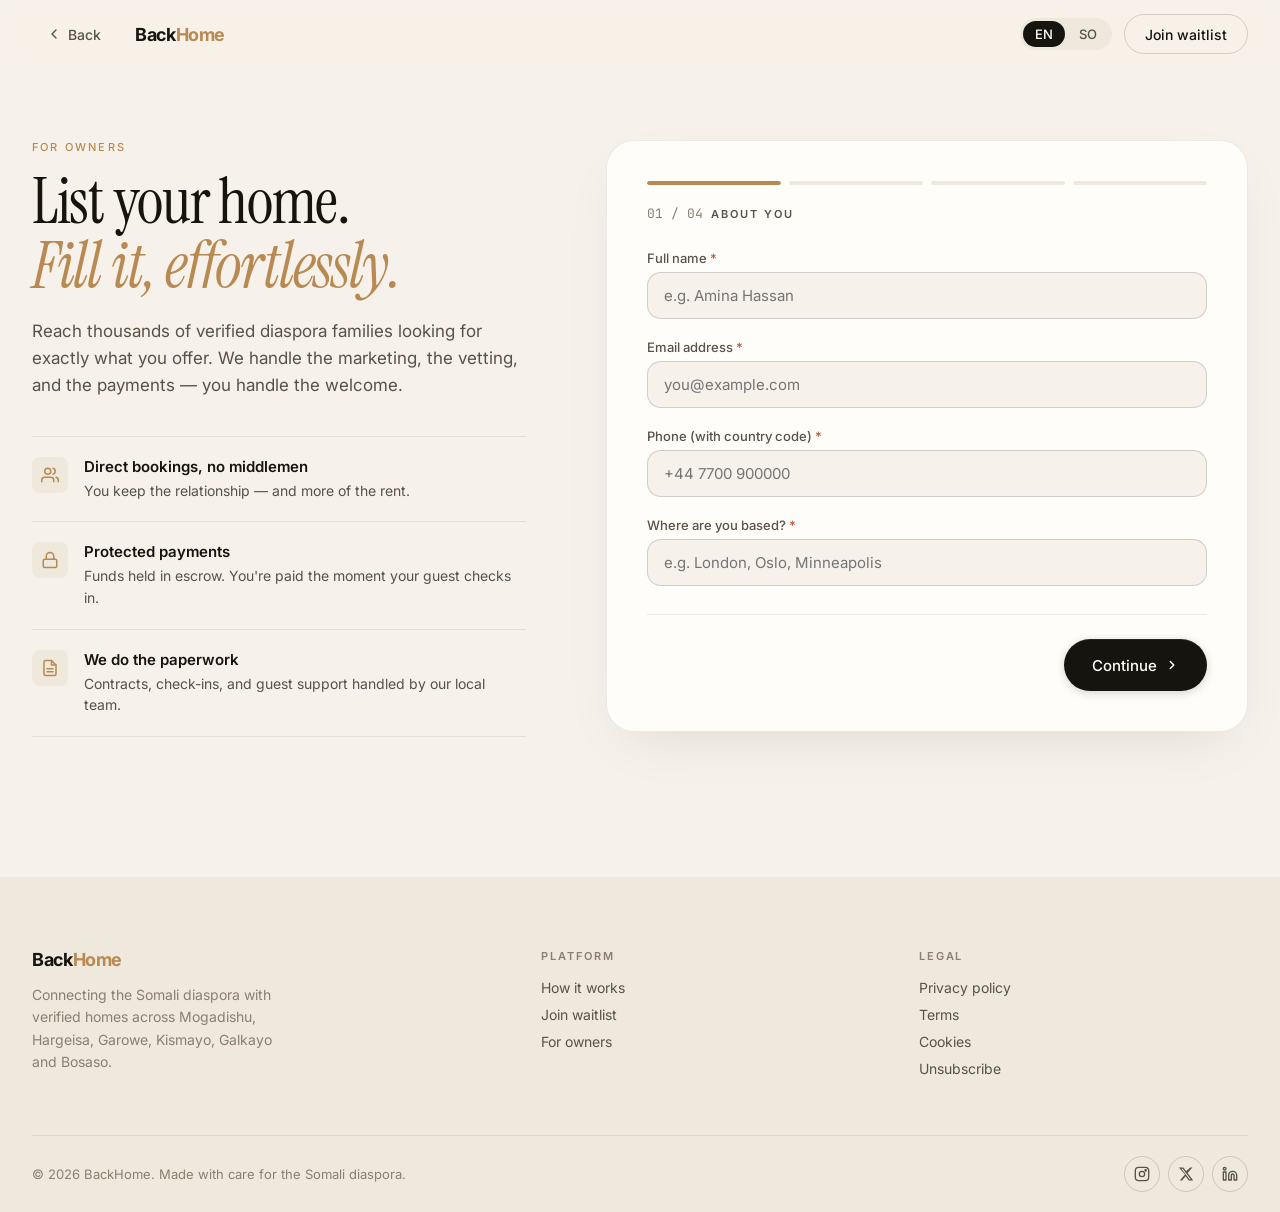
==== list-your-property.html @ 8fac7abe "feat: full premium redesign — editorial design system, hero, problem, how-it-works, FAQ, CTA, 4-step" ====
<!DOCTYPE html>
<html lang="en">
<head>
<meta charset="UTF-8">
<meta name="viewport" content="width=device-width, initial-scale=1.0">
<title>List Your Property — BackHome</title>
<meta name="description" content="List your Somali property with BackHome. Reach thousands of verified diaspora families. We handle the marketing, vetting, and payments.">
<link rel="preconnect" href="https://fonts.googleapis.com">
<link rel="preconnect" href="https://fonts.gstatic.com" crossorigin>
<link href="https://fonts.googleapis.com/css2?family=Instrument+Serif:ital@0;1&family=Inter:wght@400;500;600;700&family=JetBrains+Mono:wght@400;500&display=swap" rel="stylesheet">
<style>
/* ===================== DESIGN TOKENS ===================== */
:root {
  --ink:        #16140f;
  --ink-2:      #2d2823;
  --ink-3:      #5a5147;
  --ink-4:      #8a7f71;
  --paper:      #f6f1ea;
  --paper-2:    #efe8dc;
  --paper-3:    #e8dfd0;
  --white:      #fffdf9;
  --clay:       #b88a52;
  --clay-2:     #c8a87c;
  --clay-light: #e9d9bf;
  --terracotta: #b85c3c;
  --sage:       #3d4a3a;
  --line:       rgba(22,20,15,0.08);
  --line-strong:rgba(22,20,15,0.16);
  --serif: 'Instrument Serif', Georgia, serif;
  --sans:  'Inter', system-ui, sans-serif;
  --mono:  'JetBrains Mono', monospace;
  --r-sm: 8px; --r: 14px; --r-lg: 20px; --r-xl: 28px;
  --ease: cubic-bezier(0.22,1,0.36,1);
  --max-w: 1280px;
  --pad: 32px;
}
@media(max-width:560px){:root{--pad:20px;}}

/* ===================== RESET ===================== */
*,*::before,*::after{box-sizing:border-box;margin:0;padding:0;}
html{scroll-behavior:smooth;}
body{font-family:var(--sans);background:var(--paper);color:var(--ink);-webkit-font-smoothing:antialiased;}
a{color:inherit;text-decoration:none;}
img,svg{display:block;}
button{cursor:pointer;font-family:var(--sans);border:none;background:none;}
input,select,textarea{font-family:var(--sans);}

/* ===================== UTILITIES ===================== */
.container{max-width:var(--max-w);margin-inline:auto;padding-inline:var(--pad);}
.eyebrow{font-size:11px;font-weight:500;letter-spacing:.2em;text-transform:uppercase;color:var(--clay);}

/* ===================== BUTTONS ===================== */
.btn{display:inline-flex;align-items:center;gap:8px;min-height:52px;padding:14px 28px;border-radius:100px;font-size:15px;font-weight:500;transition:all .3s var(--ease);white-space:nowrap;}
.btn-lg{min-height:56px;padding:16px 32px;}
.btn-primary{background:var(--ink);color:var(--white);box-shadow:inset 0 1px 0 rgba(255,255,255,.08),0 2px 8px rgba(22,20,15,.18);}
.btn-primary:hover{transform:translateY(-1px);box-shadow:inset 0 1px 0 rgba(255,255,255,.1),0 6px 20px rgba(22,20,15,.22);}
.btn-primary .arrow{transition:transform .3s var(--ease);}
.btn-primary:hover .arrow{transform:translateX(3px);}
.btn-ghost{background:transparent;color:var(--ink);border:1px solid var(--line-strong);}
.btn-ghost:hover{background:var(--white);border-color:var(--ink);}

/* ===================== NAV ===================== */
.nav{position:fixed;top:0;left:0;right:0;z-index:100;height:68px;backdrop-filter:blur(16px) saturate(180%);background:rgba(246,241,234,.78);transition:border-bottom .3s;}
.nav.scrolled{border-bottom:1px solid var(--line);}
.nav-inner{max-width:var(--max-w);margin-inline:auto;padding-inline:var(--pad);height:100%;display:flex;align-items:center;justify-content:space-between;gap:24px;}
.nav-logo{font-size:18px;font-weight:700;letter-spacing:-.02em;color:var(--ink);}
.nav-logo span{color:var(--clay);}
.back-link{display:inline-flex;align-items:center;gap:6px;font-size:14px;font-weight:500;color:var(--ink-3);padding:8px 14px;border-radius:100px;transition:all .2s;}
.back-link:hover{background:var(--paper-2);color:var(--ink);}
.nav-left{display:flex;align-items:center;gap:20px;}
.nav-right{display:flex;align-items:center;gap:12px;}
.lang-pill{display:flex;align-items:center;background:var(--paper-2);border-radius:100px;padding:3px;gap:2px;}
.lang-btn{padding:5px 12px;border-radius:100px;font-size:13px;font-weight:500;color:var(--ink-3);transition:all .2s;}
.lang-btn.active{background:var(--ink);color:var(--white);}
@media(max-width:560px){.lang-btn{padding:4px 9px;font-size:12px;}.nav-right{gap:8px;}}

/* ===================== TOAST ===================== */
.toast{position:fixed;bottom:32px;left:50%;transform:translateX(-50%) translateY(20px);z-index:300;background:var(--ink);color:var(--white);border-radius:100px;padding:12px 20px;display:flex;align-items:center;gap:8px;font-size:14px;font-weight:500;opacity:0;transition:opacity .3s,transform .3s var(--ease);pointer-events:none;white-space:nowrap;}
.toast.show{opacity:1;transform:translateX(-50%) translateY(0);}
.toast-check{width:18px;height:18px;border-radius:50%;background:var(--sage);display:flex;align-items:center;justify-content:center;flex-shrink:0;}

/* ===================== PAGE LAYOUT ===================== */
.page-wrap{padding-top:140px;padding-bottom:140px;}
.listing-grid{display:grid;grid-template-columns:1fr 1.3fr;gap:80px;align-items:start;}
.left-col{position:sticky;top:120px;}
.left-col h1{font-family:var(--serif);font-weight:400;font-size:clamp(44px,5vw,64px);line-height:1;letter-spacing:-.02em;color:var(--ink);margin-bottom:20px;}
.left-col h1 em{font-style:italic;color:var(--clay);}
.left-body{font-size:17px;line-height:1.6;color:var(--ink-3);margin-bottom:36px;}
.benefits{display:flex;flex-direction:column;}
.benefit-row{display:flex;align-items:flex-start;gap:16px;padding:20px 0;border-top:1px solid var(--line);}
.benefit-row:last-child{border-bottom:1px solid var(--line);}
.benefit-icon{width:36px;height:36px;border-radius:var(--r-sm);background:var(--paper-2);display:flex;align-items:center;justify-content:center;flex-shrink:0;color:var(--clay);}
.benefit-text h4{font-size:15px;font-weight:600;color:var(--ink);margin-bottom:4px;}
.benefit-text p{font-size:14px;line-height:1.55;color:var(--ink-3);}

@media(max-width:1024px){.listing-grid{gap:56px;}.page-wrap{padding-top:100px;padding-bottom:100px;}}
@media(max-width:860px){.listing-grid{grid-template-columns:1fr;}.left-col{position:static;}.page-wrap{padding-top:80px;padding-bottom:80px;}}
@media(max-width:560px){.page-wrap{padding-top:60px;padding-bottom:60px;}}

/* ===================== FORM CARD ===================== */
.form-card{background:var(--white);border-radius:var(--r-xl);border:1px solid var(--line);box-shadow:0 20px 60px -20px rgba(22,20,15,.1);padding:40px;overflow:hidden;}
@media(max-width:560px){.form-card{padding:28px 22px;border-radius:var(--r-lg);}}

/* Step indicator */
.step-indicator{display:flex;gap:8px;margin-bottom:20px;}
.step-seg{flex:1;height:4px;border-radius:100px;background:var(--paper-2);overflow:hidden;}
.step-seg-fill{height:100%;width:0;background:var(--clay);border-radius:100px;transition:width .5s var(--ease);}
.step-seg.done .step-seg-fill{width:100%;}
.step-seg.active .step-seg-fill{animation:segFill .5s var(--ease) forwards;}
@keyframes segFill{from{width:0;}to{width:100%;}}
.step-meta{display:flex;align-items:center;gap:8px;margin-bottom:28px;}
.step-num{font-family:var(--mono);font-size:13px;color:var(--ink-4);}
.step-label{font-size:11px;font-weight:600;letter-spacing:.18em;text-transform:uppercase;color:var(--ink-3);}

/* Form fields */
.form-step{animation:stepIn .4s var(--ease) both;}
@keyframes stepIn{from{opacity:0;transform:translateX(20px);}to{opacity:1;transform:none;}}
.form-step.slide-out{animation:stepOut .35s var(--ease) both;}
@keyframes stepOut{from{opacity:1;transform:none;}to{opacity:0;transform:translateX(-20px);}}
.field{margin-bottom:20px;}
.field label{display:block;font-size:13px;font-weight:500;color:var(--ink-3);margin-bottom:6px;}
.field-row{display:grid;grid-template-columns:1fr 1fr;gap:16px;}
@media(max-width:560px){.field-row{grid-template-columns:1fr;}}
.form-input{width:100%;padding:13px 16px;border:1px solid var(--line-strong);border-radius:var(--r);font-size:15px;color:var(--ink);background:var(--paper);transition:border-color .2s,background .2s,box-shadow .2s;outline:none;}
.form-input:focus{border-color:var(--clay);background:var(--white);box-shadow:0 0 0 3px rgba(184,138,82,.1);}
.form-input.error{border-color:var(--terracotta);background:rgba(184,92,60,.04);}
.error-msg{font-size:12px;color:var(--terracotta);margin-top:4px;display:none;}
.field.has-error .error-msg{display:block;}
textarea.form-input{min-height:110px;resize:vertical;}
select.form-input{cursor:pointer;}

/* Chips */
.chip-grid{display:grid;gap:8px;}
.chip-grid-2x2{grid-template-columns:repeat(2,1fr);}
.chip-grid-3{grid-template-columns:repeat(3,1fr);}
@media(max-width:560px){.chip-grid-3{grid-template-columns:repeat(2,1fr);}}
.chip{padding:11px 14px;border:1px solid var(--line-strong);border-radius:var(--r);font-size:14px;font-weight:500;color:var(--ink-3);cursor:pointer;transition:all .2s;display:flex;align-items:center;gap:8px;background:var(--paper);}
.chip:hover{border-color:var(--clay);color:var(--ink);}
.chip.selected{background:var(--ink);color:var(--white);border-color:var(--ink);}
.chip svg{flex-shrink:0;}

/* Step nav footer */
.step-footer{display:flex;align-items:center;justify-content:space-between;gap:16px;margin-top:28px;padding-top:24px;border-top:1px solid var(--line);}

/* Info panel */
.info-panel{background:var(--paper-2);border:1px solid var(--line);border-radius:var(--r);padding:16px;display:flex;gap:12px;margin-top:20px;}
.info-check{width:20px;height:20px;border-radius:50%;background:var(--sage);display:flex;align-items:center;justify-content:center;flex-shrink:0;margin-top:1px;}
.info-text{font-size:13px;line-height:1.55;color:var(--ink-3);}

/* Success state */
.success-state{text-align:center;padding:20px 0;display:none;}
.success-check{width:72px;height:72px;border-radius:50%;background:var(--sage);display:flex;align-items:center;justify-content:center;margin:0 auto 28px;animation:popIn .5s var(--ease);}
@keyframes popIn{0%{transform:scale(0);}80%{transform:scale(1.08);}100%{transform:scale(1);}}
.success-h2{font-family:var(--serif);font-weight:400;font-size:clamp(28px,3vw,36px);color:var(--ink);letter-spacing:-.02em;line-height:1.1;margin-bottom:14px;}
.success-h2 em{font-style:italic;color:var(--clay);}
.success-body{font-size:16px;line-height:1.6;color:var(--ink-3);max-width:400px;margin:0 auto 24px;}
.success-ref{display:inline-block;font-family:var(--mono);font-size:13px;background:var(--paper-2);border-radius:100px;padding:8px 20px;color:var(--ink-3);margin-bottom:28px;}
.success-btns{display:flex;justify-content:center;gap:12px;flex-wrap:wrap;}

/* ===================== FOOTER ===================== */
.footer{background:var(--paper-2);padding:72px 0 0;}
.footer-grid{display:grid;grid-template-columns:1.4fr 1fr 1fr;gap:48px;padding-bottom:48px;border-bottom:1px solid var(--line);}
.footer-logo{font-size:18px;font-weight:700;letter-spacing:-.02em;margin-bottom:14px;}
.footer-logo span{color:var(--clay);}
.footer-desc{font-size:14px;line-height:1.6;color:var(--ink-4);max-width:260px;}
.footer-col h4{font-size:11px;font-weight:600;letter-spacing:.18em;text-transform:uppercase;color:var(--ink-4);margin-bottom:16px;}
.footer-col a{display:block;font-size:14px;color:var(--ink-3);margin-bottom:10px;transition:color .2s;}
.footer-col a:hover{color:var(--ink);}
.footer-bottom{display:flex;align-items:center;justify-content:space-between;padding:20px 0;gap:16px;flex-wrap:wrap;}
.footer-copy{font-size:13px;color:var(--ink-4);}
.social-row{display:flex;gap:8px;}
.social-btn{width:36px;height:36px;border-radius:50%;border:1px solid var(--line-strong);display:flex;align-items:center;justify-content:center;color:var(--ink-3);transition:all .2s;}
.social-btn:hover{background:var(--ink);color:var(--white);border-color:var(--ink);}
@media(max-width:1024px){.footer-grid{grid-template-columns:1fr 1fr;gap:40px;}}
@media(max-width:560px){.footer-grid{grid-template-columns:1fr;}.footer-bottom{flex-direction:column;text-align:center;}}
</style>
</head>
<body>

<!-- NAV -->
<nav class="nav" id="nav">
  <div class="nav-inner">
    <div class="nav-left">
      <a href="index.html" class="back-link">
        <svg width="16" height="16" viewBox="0 0 24 24" fill="none" stroke="currentColor" stroke-width="2" stroke-linecap="round" stroke-linejoin="round"><polyline points="15 18 9 12 15 6"/></svg>
        Back
      </a>
      <a href="index.html" class="nav-logo">Back<span>Home</span></a>
    </div>
    <div class="nav-right">
      <div class="lang-pill">
        <button class="lang-btn active" id="lang-en" onclick="setLang('en')">EN</button>
        <button class="lang-btn" id="lang-so" onclick="setLang('so')">SO</button>
      </div>
      <a href="index.html#cta" class="btn btn-ghost" style="min-height:40px;padding:10px 20px;font-size:14px;">Join waitlist</a>
    </div>
  </div>
</nav>

<!-- TOAST -->
<div class="toast" id="toast">
  <div class="toast-check">
    <svg width="10" height="10" viewBox="0 0 24 24" fill="none" stroke="white" stroke-width="3" stroke-linecap="round" stroke-linejoin="round"><polyline points="20 6 9 17 4 12"/></svg>
  </div>
  <span id="toast-text">Saved.</span>
</div>

<!-- PAGE -->
<main class="page-wrap">
  <div class="container">
    <div class="listing-grid">

      <!-- LEFT COL -->
      <div class="left-col">
        <div class="eyebrow" style="margin-bottom:16px;">For owners</div>
        <h1>List your home.<br><em>Fill it, effortlessly.</em></h1>
        <p class="left-body">Reach thousands of verified diaspora families looking for exactly what you offer. We handle the marketing, the vetting, and the payments — you handle the welcome.</p>
        <div class="benefits">
          <div class="benefit-row">
            <div class="benefit-icon">
              <svg width="18" height="18" viewBox="0 0 24 24" fill="none" stroke="currentColor" stroke-width="2" stroke-linecap="round" stroke-linejoin="round"><path d="M17 21v-2a4 4 0 0 0-4-4H5a4 4 0 0 0-4 4v2"/><circle cx="9" cy="7" r="4"/><path d="M23 21v-2a4 4 0 0 0-3-3.87"/><path d="M16 3.13a4 4 0 0 1 0 7.75"/></svg>
            </div>
            <div class="benefit-text">
              <h4>Direct bookings, no middlemen</h4>
              <p>You keep the relationship — and more of the rent.</p>
            </div>
          </div>
          <div class="benefit-row">
            <div class="benefit-icon">
              <svg width="18" height="18" viewBox="0 0 24 24" fill="none" stroke="currentColor" stroke-width="2" stroke-linecap="round" stroke-linejoin="round"><rect x="3" y="11" width="18" height="11" rx="2"/><path d="M7 11V7a5 5 0 0 1 10 0v4"/></svg>
            </div>
            <div class="benefit-text">
              <h4>Protected payments</h4>
              <p>Funds held in escrow. You're paid the moment your guest checks in.</p>
            </div>
          </div>
          <div class="benefit-row">
            <div class="benefit-icon">
              <svg width="18" height="18" viewBox="0 0 24 24" fill="none" stroke="currentColor" stroke-width="2" stroke-linecap="round" stroke-linejoin="round"><path d="M14 2H6a2 2 0 0 0-2 2v16a2 2 0 0 0 2 2h12a2 2 0 0 0 2-2V8z"/><polyline points="14 2 14 8 20 8"/><line x1="16" y1="13" x2="8" y2="13"/><line x1="16" y1="17" x2="8" y2="17"/></svg>
            </div>
            <div class="benefit-text">
              <h4>We do the paperwork</h4>
              <p>Contracts, check-ins, and guest support handled by our local team.</p>
            </div>
          </div>
        </div>
      </div>

      <!-- RIGHT COL — Form Card -->
      <div class="form-card" id="form-card">

        <!-- Step indicator -->
        <div class="step-indicator" id="step-indicator">
          <div class="step-seg" id="seg-1"><div class="step-seg-fill"></div></div>
          <div class="step-seg" id="seg-2"><div class="step-seg-fill"></div></div>
          <div class="step-seg" id="seg-3"><div class="step-seg-fill"></div></div>
          <div class="step-seg" id="seg-4"><div class="step-seg-fill"></div></div>
        </div>

        <div class="step-meta">
          <span class="step-num" id="step-num-display">01</span>
          <span style="color:var(--ink-4);font-family:var(--mono);font-size:13px;">/ 04</span>
          <span class="step-label" id="step-label-display">About you</span>
        </div>

        <!-- STEP 1 -->
        <div class="form-step" id="step-1">
          <div class="field" id="f-name">
            <label for="inp-name">Full name <span style="color:var(--terracotta)">*</span></label>
            <input type="text" id="inp-name" class="form-input" placeholder="e.g. Amina Hassan" autocomplete="name">
            <div class="error-msg">Please enter your full name.</div>
          </div>
          <div class="field" id="f-email">
            <label for="inp-email">Email address <span style="color:var(--terracotta)">*</span></label>
            <input type="email" id="inp-email" class="form-input" placeholder="you@example.com" autocomplete="email">
            <div class="error-msg">Please enter a valid email address.</div>
          </div>
          <div class="field" id="f-phone">
            <label for="inp-phone">Phone (with country code) <span style="color:var(--terracotta)">*</span></label>
            <input type="tel" id="inp-phone" class="form-input" placeholder="+44 7700 900000" autocomplete="tel">
            <div class="error-msg">Please enter your phone number.</div>
          </div>
          <div class="field" id="f-based">
            <label for="inp-based">Where are you based? <span style="color:var(--terracotta)">*</span></label>
            <input type="text" id="inp-based" class="form-input" placeholder="e.g. London, Oslo, Minneapolis">
            <div class="error-msg">Please tell us where you're based.</div>
          </div>
        </div>

        <!-- STEP 2 -->
        <div class="form-step" id="step-2" style="display:none;">
          <div class="field" id="f-type">
            <label>Property type <span style="color:var(--terracotta)">*</span></label>
            <div class="chip-grid chip-grid-2x2">
              <div class="chip" onclick="selectType(this,'villa')" id="chip-villa">
                <svg width="16" height="16" viewBox="0 0 24 24" fill="none" stroke="currentColor" stroke-width="2" stroke-linecap="round" stroke-linejoin="round"><path d="M3 9l9-7 9 7v11a2 2 0 0 1-2 2H5a2 2 0 0 1-2-2z"/><polyline points="9 22 9 12 15 12 15 22"/></svg>
                Villa
              </div>
              <div class="chip" onclick="selectType(this,'apartment')" id="chip-apartment">
                <svg width="16" height="16" viewBox="0 0 24 24" fill="none" stroke="currentColor" stroke-width="2" stroke-linecap="round" stroke-linejoin="round"><rect x="2" y="3" width="20" height="18" rx="2"/><line x1="8" y1="7" x2="8" y2="21"/><line x1="16" y1="7" x2="16" y2="21"/><line x1="2" y1="12" x2="22" y2="12"/></svg>
                Apartment
              </div>
              <div class="chip" onclick="selectType(this,'house')" id="chip-house">
                <svg width="16" height="16" viewBox="0 0 24 24" fill="none" stroke="currentColor" stroke-width="2" stroke-linecap="round" stroke-linejoin="round"><path d="M4 10V21h6v-5h4v5h6V10"/><polyline points="2 10 12 2 22 10"/></svg>
                House
              </div>
              <div class="chip" onclick="selectType(this,'compound')" id="chip-compound">
                <svg width="16" height="16" viewBox="0 0 24 24" fill="none" stroke="currentColor" stroke-width="2" stroke-linecap="round" stroke-linejoin="round"><rect x="3" y="3" width="18" height="18" rx="2"/><rect x="7" y="7" width="4" height="4"/><rect x="13" y="7" width="4" height="4"/><rect x="7" y="13" width="4" height="4"/><rect x="13" y="13" width="4" height="4"/></svg>
                Compound
              </div>
            </div>
            <input type="hidden" id="property-type" name="type">
            <div class="error-msg">Please select a property type.</div>
          </div>
          <div class="field" id="f-city">
            <label for="inp-city">City <span style="color:var(--terracotta)">*</span></label>
            <select id="inp-city" class="form-input">
              <option value="" disabled selected>Select a city</option>
              <option value="Mogadishu">Mogadishu</option>
              <option value="Hargeisa">Hargeisa</option>
              <option value="Garowe">Garowe</option>
              <option value="Kismayo">Kismayo</option>
              <option value="Galkayo">Galkayo</option>
              <option value="Bosaso">Bosaso</option>
              <option value="Other">Other</option>
            </select>
            <div class="error-msg">Please select a city.</div>
          </div>
          <div class="field">
            <label for="inp-neighborhood">Neighborhood <span style="color:var(--ink-4);font-weight:400;">(optional)</span></label>
            <input type="text" id="inp-neighborhood" class="form-input" placeholder="e.g. Hodan, Wadajir, Shaqaalaha">
          </div>
        </div>

        <!-- STEP 3 -->
        <div class="form-step" id="step-3" style="display:none;">
          <div class="field-row" style="margin-bottom:20px;">
            <div class="field" id="f-beds" style="margin-bottom:0;">
              <label for="inp-beds">Bedrooms <span style="color:var(--terracotta)">*</span></label>
              <select id="inp-beds" class="form-input">
                <option value="" disabled selected>Select</option>
                <option value="studio">Studio</option>
                <option value="1">1</option>
                <option value="2">2</option>
                <option value="3">3</option>
                <option value="4">4</option>
                <option value="5+">5+</option>
              </select>
              <div class="error-msg">Required.</div>
            </div>
            <div class="field" id="f-baths" style="margin-bottom:0;">
              <label for="inp-baths">Bathrooms <span style="color:var(--terracotta)">*</span></label>
              <select id="inp-baths" class="form-input">
                <option value="" disabled selected>Select</option>
                <option value="1">1</option>
                <option value="2">2</option>
                <option value="3">3</option>
                <option value="4+">4+</option>
              </select>
              <div class="error-msg">Required.</div>
            </div>
          </div>
          <div class="field">
            <label>Amenities <span style="color:var(--ink-4);font-weight:400;">(select all that apply)</span></label>
            <div class="chip-grid chip-grid-3">
              <div class="chip amenity-chip" onclick="toggleAmenity(this)" data-val="Wi-Fi">Wi-Fi</div>
              <div class="chip amenity-chip" onclick="toggleAmenity(this)" data-val="Generator">Generator</div>
              <div class="chip amenity-chip" onclick="toggleAmenity(this)" data-val="Air conditioning">Air conditioning</div>
              <div class="chip amenity-chip" onclick="toggleAmenity(this)" data-val="Parking">Parking</div>
              <div class="chip amenity-chip" onclick="toggleAmenity(this)" data-val="24/7 security">24/7 security</div>
              <div class="chip amenity-chip" onclick="toggleAmenity(this)" data-val="Water tank">Water tank</div>
              <div class="chip amenity-chip" onclick="toggleAmenity(this)" data-val="Garden">Garden</div>
              <div class="chip amenity-chip" onclick="toggleAmenity(this)" data-val="Rooftop">Rooftop</div>
              <div class="chip amenity-chip" onclick="toggleAmenity(this)" data-val="Furnished">Furnished</div>
            </div>
          </div>
          <div class="field-row">
            <div class="field" style="margin-bottom:0;">
              <label for="inp-rent">Monthly rent (USD) <span style="color:var(--ink-4);font-weight:400;">(optional)</span></label>
              <input type="number" id="inp-rent" class="form-input" placeholder="e.g. 800" min="0">
            </div>
            <div class="field" style="margin-bottom:0;">
              <label for="inp-minstay">Minimum stay</label>
              <select id="inp-minstay" class="form-input">
                <option value="any">Any</option>
                <option value="1w">1 week+</option>
                <option value="1m">1 month+</option>
                <option value="3m">3 months+</option>
                <option value="6m">6 months+</option>
              </select>
            </div>
          </div>
        </div>

        <!-- STEP 4 -->
        <div class="form-step" id="step-4" style="display:none;">
          <div class="field">
            <label for="inp-desc">Property description <span style="color:var(--ink-4);font-weight:400;">(optional)</span></label>
            <textarea id="inp-desc" class="form-input" placeholder="Tell us about your property — what makes it special, what's nearby, anything guests should know..."></textarea>
          </div>
          <div class="field">
            <label for="inp-visit">When can we visit for verification? <span style="color:var(--terracotta)">*</span></label>
            <select id="inp-visit" class="form-input">
              <option value="" disabled selected>Select an option</option>
              <option value="1w">Within 1 week</option>
              <option value="2w">Within 2 weeks</option>
              <option value="1m">Within 1 month</option>
              <option value="flexible">Flexible</option>
            </select>
            <div class="error-msg" id="f-visit-err">Please let us know when we can visit.</div>
          </div>
          <div class="info-panel">
            <div class="info-check">
              <svg width="12" height="12" viewBox="0 0 24 24" fill="none" stroke="white" stroke-width="2.5" stroke-linecap="round" stroke-linejoin="round"><polyline points="20 6 9 17 4 12"/></svg>
            </div>
            <div class="info-text">
              <strong>What happens next?</strong> A BackHome team member will contact you within 48 hours to confirm details and schedule an in-person visit. Listing is free — we only take a small fee when you earn.
            </div>
          </div>
        </div>

        <!-- Step footer -->
        <div class="step-footer" id="step-footer">
          <button class="btn btn-ghost" id="btn-back" onclick="prevStep()" style="visibility:hidden;">
            Back
          </button>
          <button class="btn btn-primary" id="btn-next" onclick="nextStep()">
            Continue
            <svg class="arrow" width="14" height="14" viewBox="0 0 24 24" fill="none" stroke="currentColor" stroke-width="2.5" stroke-linecap="round" stroke-linejoin="round"><polyline points="9 18 15 12 9 6"/></svg>
          </button>
        </div>

        <!-- SUCCESS STATE -->
        <div class="success-state" id="success-state">
          <div class="success-check">
            <svg width="32" height="32" viewBox="0 0 24 24" fill="none" stroke="white" stroke-width="2.5" stroke-linecap="round" stroke-linejoin="round"><polyline points="20 6 9 17 4 12"/></svg>
          </div>
          <h2 class="success-h2">Got it. <em>Welcome aboard.</em></h2>
          <p class="success-body">A member of our team will reach out within 48 hours to schedule your property verification visit.</p>
          <div class="success-ref" id="success-ref">Reference · BH-4821-K</div>
          <div class="success-btns">
            <a href="index.html" class="btn btn-primary btn-lg">
              Back to home
              <svg class="arrow" width="14" height="14" viewBox="0 0 24 24" fill="none" stroke="currentColor" stroke-width="2.5" stroke-linecap="round" stroke-linejoin="round"><polyline points="9 18 15 12 9 6"/></svg>
            </a>
            <button class="btn btn-ghost btn-lg" onclick="resetForm()">Submit another property</button>
          </div>
        </div>

      </div><!-- /form-card -->
    </div>
  </div>
</main>

<!-- FOOTER -->
<footer class="footer">
  <div class="container">
    <div class="footer-grid">
      <div>
        <div class="footer-logo">Back<span>Home</span></div>
        <p class="footer-desc">Connecting the Somali diaspora with verified homes across Mogadishu, Hargeisa, Garowe, Kismayo, Galkayo and Bosaso.</p>
      </div>
      <div class="footer-col">
        <h4>Platform</h4>
        <a href="index.html#how">How it works</a>
        <a href="index.html#cta">Join waitlist</a>
        <a href="list-your-property.html">For owners</a>
      </div>
      <div class="footer-col">
        <h4>Legal</h4>
        <a href="#">Privacy policy</a>
        <a href="#">Terms</a>
        <a href="#">Cookies</a>
        <a href="#">Unsubscribe</a>
      </div>
    </div>
    <div class="footer-bottom">
      <span class="footer-copy">© 2026 BackHome. Made with care for the Somali diaspora.</span>
      <div class="social-row">
        <a href="#" class="social-btn" aria-label="Instagram">
          <svg width="16" height="16" viewBox="0 0 24 24" fill="none" stroke="currentColor" stroke-width="2" stroke-linecap="round" stroke-linejoin="round"><rect x="2" y="2" width="20" height="20" rx="5"/><circle cx="12" cy="12" r="4"/><circle cx="17.5" cy="6.5" r="1" fill="currentColor"/></svg>
        </a>
        <a href="#" class="social-btn" aria-label="Twitter">
          <svg width="16" height="16" viewBox="0 0 24 24" fill="currentColor"><path d="M18.244 2.25h3.308l-7.227 8.26 8.502 11.24H16.17l-4.714-6.231-5.401 6.231H2.746l7.73-8.835L1.254 2.25H8.08l4.253 5.622zm-1.161 17.52h1.833L7.084 4.126H5.117z"/></svg>
        </a>
        <a href="#" class="social-btn" aria-label="LinkedIn">
          <svg width="16" height="16" viewBox="0 0 24 24" fill="none" stroke="currentColor" stroke-width="2" stroke-linecap="round" stroke-linejoin="round"><path d="M16 8a6 6 0 0 1 6 6v7h-4v-7a2 2 0 0 0-2-2 2 2 0 0 0-2 2v7h-4v-7a6 6 0 0 1 6-6z"/><rect x="2" y="9" width="4" height="12"/><circle cx="4" cy="4" r="2"/></svg>
        </a>
      </div>
    </div>
  </div>
</footer>

<script>
// ===== NAV SCROLL =====
const nav = document.getElementById('nav');
window.addEventListener('scroll', () => {
  nav.classList.toggle('scrolled', window.scrollY > 20);
});

// ===== LANG TOGGLE =====
function setLang(lang) {
  document.getElementById('lang-en').classList.toggle('active', lang === 'en');
  document.getElementById('lang-so').classList.toggle('active', lang === 'so');
  showToast(lang === 'so' ? 'Af-Soomaali la doortay' : 'English selected');
}

// ===== TOAST =====
let toastTimer;
function showToast(msg) {
  const t = document.getElementById('toast');
  document.getElementById('toast-text').textContent = msg;
  t.classList.add('show');
  clearTimeout(toastTimer);
  toastTimer = setTimeout(() => t.classList.remove('show'), 2600);
}

// ===== FORM STATE =====
let currentStep = 1;
const TOTAL_STEPS = 4;
const stepLabels = ['About you', 'Property basics', 'Size & features', 'Final details'];

const selectedType = { val: '' };
const selectedAmenities = new Set();

function selectType(el, val) {
  document.querySelectorAll('[id^=chip-]').forEach(c => c.classList.remove('selected'));
  el.classList.add('selected');
  selectedType.val = val;
  document.getElementById('property-type').value = val;
}

function toggleAmenity(el) {
  const v = el.dataset.val;
  if (selectedAmenities.has(v)) {
    selectedAmenities.delete(v);
    el.classList.remove('selected');
  } else {
    selectedAmenities.add(v);
    el.classList.add('selected');
  }
}

function updateStepUI() {
  document.getElementById('step-num-display').textContent = String(currentStep).padStart(2,'0');
  document.getElementById('step-label-display').textContent = stepLabels[currentStep - 1];
  document.getElementById('btn-back').style.visibility = currentStep > 1 ? 'visible' : 'hidden';
  const isLast = currentStep === TOTAL_STEPS;
  const btnNext = document.getElementById('btn-next');
  btnNext.innerHTML = isLast
    ? 'Submit listing <svg class="arrow" width="14" height="14" viewBox="0 0 24 24" fill="none" stroke="currentColor" stroke-width="2.5" stroke-linecap="round" stroke-linejoin="round"><polyline points="20 6 9 17 4 12"/></svg>'
    : 'Continue <svg class="arrow" width="14" height="14" viewBox="0 0 24 24" fill="none" stroke="currentColor" stroke-width="2.5" stroke-linecap="round" stroke-linejoin="round"><polyline points="9 18 15 12 9 6"/></svg>';

  // segments
  for (let i = 1; i <= TOTAL_STEPS; i++) {
    const seg = document.getElementById('seg-' + i);
    seg.className = 'step-seg';
    if (i < currentStep) { seg.classList.add('done'); seg.querySelector('.step-seg-fill').style.width = '100%'; }
    else if (i === currentStep) { seg.classList.add('active'); seg.querySelector('.step-seg-fill').style.width = '100%'; }
    else { seg.querySelector('.step-seg-fill').style.width = '0'; }
  }
}

function showStep(n) {
  for (let i = 1; i <= TOTAL_STEPS; i++) {
    const el = document.getElementById('step-' + i);
    el.style.display = i === n ? '' : 'none';
  }
}

function validateStep(step) {
  let ok = true;
  const setErr = (id, has) => {
    const f = document.getElementById(id);
    if (!f) return;
    f.classList.toggle('has-error', has);
    if (has) { ok = false; }
    const inp = f.querySelector('.form-input');
    if (inp) inp.classList.toggle('error', has);
  };

  if (step === 1) {
    const name = document.getElementById('inp-name').value.trim();
    const email = document.getElementById('inp-email').value.trim();
    const phone = document.getElementById('inp-phone').value.trim();
    const based = document.getElementById('inp-based').value.trim();
    setErr('f-name', !name);
    setErr('f-email', !/^[^\s@]+@[^\s@]+\.[^\s@]+$/.test(email));
    setErr('f-phone', !phone);
    setErr('f-based', !based);
  } else if (step === 2) {
    setErr('f-type', !selectedType.val);
    const city = document.getElementById('inp-city').value;
    setErr('f-city', !city);
  } else if (step === 3) {
    const beds = document.getElementById('inp-beds').value;
    const baths = document.getElementById('inp-baths').value;
    setErr('f-beds', !beds);
    setErr('f-baths', !baths);
  } else if (step === 4) {
    const visit = document.getElementById('inp-visit').value;
    const errEl = document.getElementById('f-visit-err');
    const inp = document.getElementById('inp-visit');
    if (!visit) {
      ok = false;
      errEl.style.display = 'block';
      inp.classList.add('error');
    } else {
      errEl.style.display = 'none';
      inp.classList.remove('error');
    }
  }
  return ok;
}

function nextStep() {
  if (!validateStep(currentStep)) {
    showToast('Please fill in the highlighted fields');
    return;
  }
  if (currentStep < TOTAL_STEPS) {
    const cur = document.getElementById('step-' + currentStep);
    cur.classList.add('slide-out');
    setTimeout(() => {
      cur.style.display = 'none';
      cur.classList.remove('slide-out');
      currentStep++;
      const next = document.getElementById('step-' + currentStep);
      next.style.display = '';
      updateStepUI();
    }, 350);
  } else {
    submitForm();
  }
}

function prevStep() {
  if (currentStep > 1) {
    const cur = document.getElementById('step-' + currentStep);
    cur.classList.add('slide-out');
    setTimeout(() => {
      cur.style.display = 'none';
      cur.classList.remove('slide-out');
      currentStep--;
      const prev = document.getElementById('step-' + currentStep);
      prev.style.display = '';
      updateStepUI();
    }, 350);
  }
}

function submitForm() {
  // Generate reference code
  const chars = 'ABCDEFGHJKLMNPQRSTUVWXYZ';
  const nums = Math.floor(1000 + Math.random() * 9000);
  const letter = chars[Math.floor(Math.random() * chars.length)];
  document.getElementById('success-ref').textContent = 'Reference · BH-' + nums + '-' + letter;

  // Show success
  document.getElementById('step-indicator').style.display = 'none';
  document.querySelector('.step-meta').style.display = 'none';
  for (let i = 1; i <= TOTAL_STEPS; i++) {
    document.getElementById('step-' + i).style.display = 'none';
  }
  document.getElementById('step-footer').style.display = 'none';
  document.getElementById('success-state').style.display = 'block';
}

function resetForm() {
  currentStep = 1;
  selectedType.val = '';
  selectedAmenities.clear();

  // Clear all inputs
  document.querySelectorAll('.form-input').forEach(el => {
    if (el.tagName === 'SELECT') el.selectedIndex = 0;
    else el.value = '';
    el.classList.remove('error');
  });
  document.querySelectorAll('.field').forEach(f => f.classList.remove('has-error'));
  document.querySelectorAll('.chip').forEach(c => c.classList.remove('selected'));
  document.getElementById('property-type').value = '';

  // Show form
  document.getElementById('step-indicator').style.display = '';
  document.querySelector('.step-meta').style.display = '';
  document.getElementById('step-footer').style.display = '';
  document.getElementById('success-state').style.display = 'none';
  showStep(1);
  updateStepUI();
}

// Init
updateStepUI();
showStep(1);
</script>
</body>
</html>
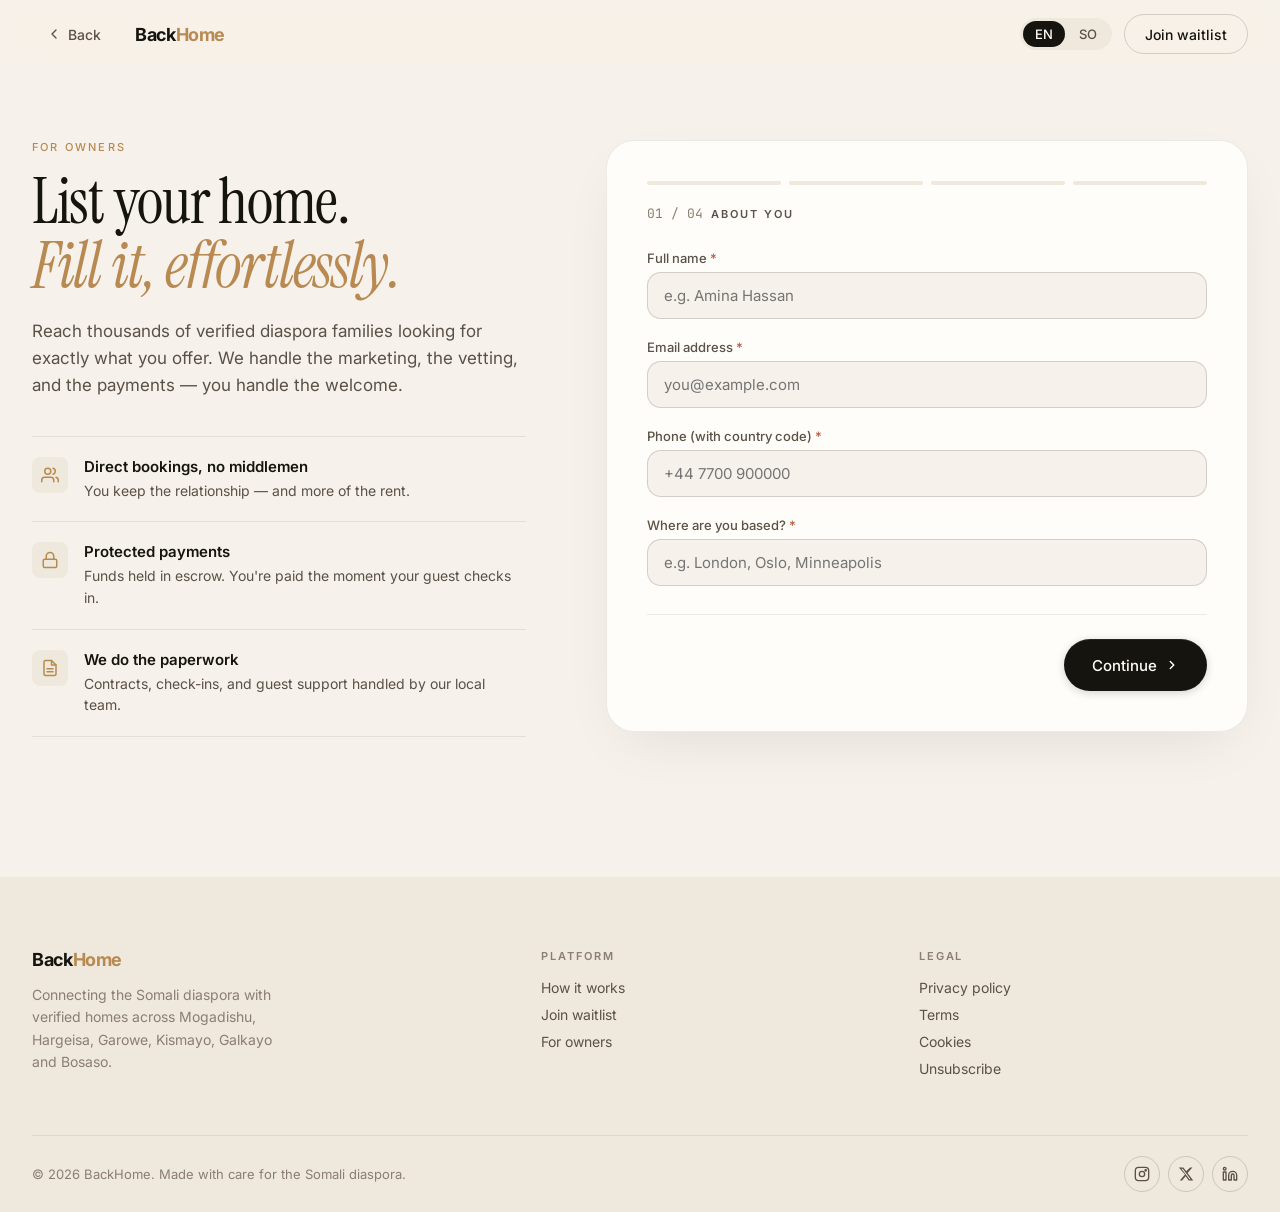
==== commit 8bda8b89: "feat: localStorage lang persistence, fix btn duplication, full SO i18n on both pages, translate hero" ====
--- a/list-your-property.html
+++ b/list-your-property.html
@@ -498,13 +498,6 @@
   nav.classList.toggle('scrolled', window.scrollY > 20);
 });
 
-// ===== LANG TOGGLE =====
-function setLang(lang) {
-  document.getElementById('lang-en').classList.toggle('active', lang === 'en');
-  document.getElementById('lang-so').classList.toggle('active', lang === 'so');
-  showToast(lang === 'so' ? 'Af-Soomaali la doortay' : 'English selected');
-}
-
 // ===== TOAST =====
 let toastTimer;
 function showToast(msg) {
@@ -515,10 +508,352 @@
   toastTimer = setTimeout(() => t.classList.remove('show'), 2600);
 }
 
+// ===== TRANSLATIONS =====
+const T_SO = {
+  'nav-back':       'Dib u noqo',
+  'nav-join':       'Ku biir liiska sugitaanka',
+  'eyebrow':        'Mulkiileyaasha',
+  'h1-line1':       'Gurigaaga ku darsoo.',
+  'h1-line2-plain': 'Si fudud u buuxi.',
+  'left-body':      'Gaar u gaadh kumanaanka qoysaska reer dibedda ee la xaqiijiyay ee raadinaya sida aad bixiso. Waxaan qabanaa suuq-geynta, xaqiijinta, iyo lacagbixinta — adnagu qaado soo-dhowaynta.',
+  'ben-1-h':        'Qabsiga toos ah, dhexdhexaadiye la\'aanta',
+  'ben-1-b':        'Xiriirka ayaad haysan doontaa — ilaa dakhligaaga badan.',
+  'ben-2-h':        'Lacag bixinta ilaalisan',
+  'ben-2-b':        'Lacagtu escrow ayay ku jirtaa. Lacagta waxaad helaysaa marka martidaadu soo gasho.',
+  'ben-3-h':        'Warqadaha ayaan qabanaa',
+  'ben-3-b':        'Heshiisyada, soo-dhawaynta, iyo taageerada martida kooxdayada deegaanku way qabtaa.',
+  'step-1-label':   'Adiga ku saabsan',
+  'step-2-label':   'Xogta guriga',
+  'step-3-label':   'Cabirka & adeegyada',
+  'step-4-label':   'Faahfaahinta dambe',
+  'f-name-lbl':     'Magaca oo dhan',
+  'f-name-ph':      'm.sh. Amina Xasan',
+  'f-name-err':     'Fadlan magacaaga geli.',
+  'f-email-lbl':    'Cinwaanka iimaylka',
+  'f-email-ph':     'adigu@tusaale.com',
+  'f-email-err':    'Fadlan cinwaan iimayl sax ah geli.',
+  'f-phone-lbl':    'Telefoonka (lambarka dalka)',
+  'f-phone-ph':     '+44 7700 900000',
+  'f-phone-err':    'Fadlan lambarka telefoonkaaga geli.',
+  'f-based-lbl':    'Xaggee ayaad ku noolaataa?',
+  'f-based-ph':     'm.sh. London, Oslo, Minneapolis',
+  'f-based-err':    'Fadlan u noo sheeg xaggaad ku noolayd.',
+  'type-lbl':       'Nooca guriga',
+  'type-err':       'Fadlan nooca guriga dooro.',
+  'type-villa':     'Villa',
+  'type-apart':     'Flet',
+  'type-house':     'Guri',
+  'type-compound':  'Xero',
+  'city-lbl':       'Magaalada',
+  'city-err':       'Fadlan magaalada dooro.',
+  'city-ph':        'Magaalo dooro',
+  'neigh-lbl':      'Xaafadda',
+  'neigh-opt':      '(ikhtiyaari)',
+  'neigh-ph':       'm.sh. Hodan, Wadajir, Shaqaalaha',
+  'beds-lbl':       'Qolalka jiifka',
+  'baths-lbl':      'Musqusha',
+  'sel-ph':         'Dooro',
+  'beds-err':       'Loo baahan yahay.',
+  'baths-err':      'Loo baahan yahay.',
+  'amen-lbl':       'Adeegyada',
+  'amen-opt':       '(dhammaan dooro)',
+  'rent-lbl':       'Kirada bishiiba (USD)',
+  'rent-opt':       '(ikhtiyaari)',
+  'rent-ph':        'm.sh. 800',
+  'stay-lbl':       'Joogitaanka ugu yar',
+  'desc-lbl':       'Faahfaahinta guriga',
+  'desc-opt':       '(ikhtiyaari)',
+  'desc-ph':        'Noo sheeg gurigaaga — maxaa gaarka ka dhigaa, maxaa u dhow, xogta martidu baahan tahay...',
+  'visit-lbl':      'Goorma ayaannu booqan karnaa si xaqiijin loo sameeyo?',
+  'visit-err':      'Fadlan noo sheeg gorma ayaannu booqan karnaa.',
+  'visit-1w':       'Toddobaad gudahood',
+  'visit-2w':       '2 toddobaad gudahood',
+  'visit-1m':       'Bil gudahood',
+  'visit-flex':     'Xor',
+  'info-text':      '<strong>Maxaa xiga?</strong> Xubin ka tirsan kooxdayada BackHome ayaa kula soo xiriiri doonta 48 saacadood gudahood si ay u xaqiijiyaan xogta oo booqasho qorsheeyaan. Liistaygu bilaash buu yahay — waxaan qaadanaa farcamo yar oo aad kasban doonto.',
+  'btn-back':       'Dib u noqo',
+  'btn-continue':   'Sii wad',
+  'btn-submit':     'Guriga soo dir',
+  'success-h2-1':   'La qaatay.',
+  'success-h2-2':   'Ku soo dhawow.',
+  'success-body':   'Xubin ka tirsan kooxdayada BackHome ayaa kula soo xiriiri doonta 48 saacadood gudahood si booqasho xaqiijin ah loo qabsado.',
+  'success-back':   'Bogga hore',
+  'success-again':  'Guri kale soo dir',
+  'foot-platform':  'Goobta',
+  'foot-how':       'Sida u shaqeysa',
+  'foot-join':      'Ku biir liiska',
+  'foot-owners':    'Mulkiileyaasha',
+  'foot-legal':     'Sharciga',
+  'foot-privacy':   'Xeerka asturnaanta',
+  'foot-terms':     'Shuruudaha',
+  'foot-cookies':   'Cookies',
+  'foot-unsub':     'Ka diiwaanso',
+  'foot-copy':      '© 2026 BackHome. Jacayl dadka Soomaalida reer dibedda ah ayuu lasoo jeedaa.',
+  'footer-desc':    'Dadka Soomaalida reer dibedda waxaan u xidnaa guryaha xaqiijiyay ee Muqdisho, Hargeysa, Garoowe, Kismaayo, Gaalkacyo iyo Boosaaso.',
+  'toast-join':     'Af-Soomaali la doortay'
+};
+
+const T_EN = {
+  'nav-back':       'Back',
+  'nav-join':       'Join waitlist',
+  'eyebrow':        'For owners',
+  'h1-line1':       'List your home.',
+  'h1-line2-plain': 'Fill it, effortlessly.',
+  'left-body':      'Reach thousands of verified diaspora families looking for exactly what you offer. We handle the marketing, the vetting, and the payments — you handle the welcome.',
+  'ben-1-h':        'Direct bookings, no middlemen',
+  'ben-1-b':        'You keep the relationship — and more of the rent.',
+  'ben-2-h':        'Protected payments',
+  'ben-2-b':        'Funds held in escrow. You\'re paid the moment your guest checks in.',
+  'ben-3-h':        'We do the paperwork',
+  'ben-3-b':        'Contracts, check-ins, and guest support handled by our local team.',
+  'step-1-label':   'About you',
+  'step-2-label':   'Property basics',
+  'step-3-label':   'Size & features',
+  'step-4-label':   'Final details',
+  'f-name-lbl':     'Full name',
+  'f-name-ph':      'e.g. Amina Hassan',
+  'f-name-err':     'Please enter your full name.',
+  'f-email-lbl':    'Email address',
+  'f-email-ph':     'you@example.com',
+  'f-email-err':    'Please enter a valid email address.',
+  'f-phone-lbl':    'Phone (with country code)',
+  'f-phone-ph':     '+44 7700 900000',
+  'f-phone-err':    'Please enter your phone number.',
+  'f-based-lbl':    'Where are you based?',
+  'f-based-ph':     'e.g. London, Oslo, Minneapolis',
+  'f-based-err':    'Please tell us where you\'re based.',
+  'type-lbl':       'Property type',
+  'type-err':       'Please select a property type.',
+  'type-villa':     'Villa',
+  'type-apart':     'Apartment',
+  'type-house':     'House',
+  'type-compound':  'Compound',
+  'city-lbl':       'City',
+  'city-err':       'Please select a city.',
+  'city-ph':        'Select a city',
+  'neigh-lbl':      'Neighborhood',
+  'neigh-opt':      '(optional)',
+  'neigh-ph':       'e.g. Hodan, Wadajir, Shaqaalaha',
+  'beds-lbl':       'Bedrooms',
+  'baths-lbl':      'Bathrooms',
+  'sel-ph':         'Select',
+  'beds-err':       'Required.',
+  'baths-err':      'Required.',
+  'amen-lbl':       'Amenities',
+  'amen-opt':       '(select all that apply)',
+  'rent-lbl':       'Monthly rent (USD)',
+  'rent-opt':       '(optional)',
+  'rent-ph':        'e.g. 800',
+  'stay-lbl':       'Minimum stay',
+  'desc-lbl':       'Property description',
+  'desc-opt':       '(optional)',
+  'desc-ph':        'Tell us about your property — what makes it special, what\'s nearby, anything guests should know...',
+  'visit-lbl':      'When can we visit for verification?',
+  'visit-err':      'Please let us know when we can visit.',
+  'visit-1w':       'Within 1 week',
+  'visit-2w':       'Within 2 weeks',
+  'visit-1m':       'Within 1 month',
+  'visit-flex':     'Flexible',
+  'info-text':      "<strong>What happens next?</strong> A BackHome team member will contact you within 48 hours to confirm details and schedule an in-person visit. Listing is free — we only take a small fee when you earn.",
+  'btn-back':       'Back',
+  'btn-continue':   'Continue',
+  'btn-submit':     'Submit listing',
+  'success-h2-1':   'Got it.',
+  'success-h2-2':   'Welcome aboard.',
+  'success-body':   'A member of our team will reach out within 48 hours to schedule your property verification visit.',
+  'success-back':   'Back to home',
+  'success-again':  'Submit another property',
+  'foot-platform':  'Platform',
+  'foot-how':       'How it works',
+  'foot-join':      'Join waitlist',
+  'foot-owners':    'For owners',
+  'foot-legal':     'Legal',
+  'foot-privacy':   'Privacy policy',
+  'foot-terms':     'Terms',
+  'foot-cookies':   'Cookies',
+  'foot-unsub':     'Unsubscribe',
+  'foot-copy':      '© 2026 BackHome. Made with care for the Somali diaspora.',
+  'footer-desc':    'Connecting the Somali diaspora with verified homes across Mogadishu, Hargeisa, Garowe, Kismayo, Galkayo and Bosaso.',
+  'toast-join':     'English selected'
+};
+
+const ARROW_SVG = '<svg class="arrow" width="14" height="14" viewBox="0 0 24 24" fill="none" stroke="currentColor" stroke-width="2.5" stroke-linecap="round" stroke-linejoin="round"><polyline points="9 18 15 12 9 6"/></svg>';
+const CHECK_SVG = '<svg class="arrow" width="14" height="14" viewBox="0 0 24 24" fill="none" stroke="currentColor" stroke-width="2.5" stroke-linecap="round" stroke-linejoin="round"><polyline points="20 6 9 17 4 12"/></svg>';
+
+let currentLang = 'en';
+
+function setLang(lang, silent) {
+  currentLang = lang;
+  localStorage.setItem('bh-lang', lang);
+  document.getElementById('lang-en').classList.toggle('active', lang === 'en');
+  document.getElementById('lang-so').classList.toggle('active', lang === 'so');
+  const T = lang === 'so' ? T_SO : T_EN;
+
+  // Nav
+  const backLink = document.querySelector('.back-link');
+  if(backLink) { const svg = backLink.querySelector('svg'); backLink.textContent = T['nav-back']; backLink.prepend(svg); }
+  const navBtn = document.querySelector('.nav-right .btn-ghost');
+  if(navBtn) navBtn.textContent = T['nav-join'];
+
+  // Left col
+  const ey = document.querySelector('.left-col .eyebrow');
+  if(ey) ey.textContent = T['eyebrow'];
+  const h1 = document.querySelector('.left-col h1');
+  if(h1) h1.innerHTML = `${T['h1-line1']}<br><em>${T['h1-line2-plain']}</em>`;
+  const lb = document.querySelector('.left-body');
+  if(lb) lb.textContent = T['left-body'];
+  const bens = document.querySelectorAll('.benefit-row');
+  const benKeys = [['ben-1-h','ben-1-b'],['ben-2-h','ben-2-b'],['ben-3-h','ben-3-b']];
+  bens.forEach((b,i) => {
+    const icon = b.querySelector('.benefit-icon');
+    b.querySelector('.benefit-text h4').textContent = T[benKeys[i][0]];
+    b.querySelector('.benefit-text p').textContent = T[benKeys[i][1]];
+  });
+
+  // Step labels
+  const stepLabels = [T['step-1-label'], T['step-2-label'], T['step-3-label'], T['step-4-label']];
+
+  // Step 1 labels
+  const fNameLbl = document.querySelector('#f-name label');
+  if(fNameLbl) fNameLbl.innerHTML = `${T['f-name-lbl']} <span style="color:var(--terracotta)">*</span>`;
+  const fNameInp = document.getElementById('inp-name');
+  if(fNameInp) fNameInp.placeholder = T['f-name-ph'];
+  const fNameErr = document.querySelector('#f-name .error-msg');
+  if(fNameErr) fNameErr.textContent = T['f-name-err'];
+
+  const fEmailLbl = document.querySelector('#f-email label');
+  if(fEmailLbl) fEmailLbl.innerHTML = `${T['f-email-lbl']} <span style="color:var(--terracotta)">*</span>`;
+  const fEmailInp = document.getElementById('inp-email');
+  if(fEmailInp) fEmailInp.placeholder = T['f-email-ph'];
+  const fEmailErr = document.querySelector('#f-email .error-msg');
+  if(fEmailErr) fEmailErr.textContent = T['f-email-err'];
+
+  const fPhoneLbl = document.querySelector('#f-phone label');
+  if(fPhoneLbl) fPhoneLbl.innerHTML = `${T['f-phone-lbl']} <span style="color:var(--terracotta)">*</span>`;
+  const fPhoneInp = document.getElementById('inp-phone');
+  if(fPhoneInp) fPhoneInp.placeholder = T['f-phone-ph'];
+  const fPhoneErr = document.querySelector('#f-phone .error-msg');
+  if(fPhoneErr) fPhoneErr.textContent = T['f-phone-err'];
+
+  const fBasedLbl = document.querySelector('#f-based label');
+  if(fBasedLbl) fBasedLbl.innerHTML = `${T['f-based-lbl']} <span style="color:var(--terracotta)">*</span>`;
+  const fBasedInp = document.getElementById('inp-based');
+  if(fBasedInp) fBasedInp.placeholder = T['f-based-ph'];
+  const fBasedErr = document.querySelector('#f-based .error-msg');
+  if(fBasedErr) fBasedErr.textContent = T['f-based-err'];
+
+  // Step 2 labels
+  const fTypeLbl = document.querySelector('#f-type > label');
+  if(fTypeLbl) fTypeLbl.innerHTML = `${T['type-lbl']} <span style="color:var(--terracotta)">*</span>`;
+  const fTypeErr = document.querySelector('#f-type .error-msg');
+  if(fTypeErr) fTypeErr.textContent = T['type-err'];
+  document.getElementById('chip-villa') && (document.getElementById('chip-villa').childNodes.forEach(n=>{ if(n.nodeType===3&&n.textContent.trim()) n.textContent=T['type-villa']; }));
+  document.getElementById('chip-apartment') && (document.getElementById('chip-apartment').childNodes.forEach(n=>{ if(n.nodeType===3&&n.textContent.trim()) n.textContent=T['type-apart']; }));
+  document.getElementById('chip-house') && (document.getElementById('chip-house').childNodes.forEach(n=>{ if(n.nodeType===3&&n.textContent.trim()) n.textContent=T['type-house']; }));
+  document.getElementById('chip-compound') && (document.getElementById('chip-compound').childNodes.forEach(n=>{ if(n.nodeType===3&&n.textContent.trim()) n.textContent=T['type-compound']; }));
+
+  const fCityLbl = document.querySelector('#f-city label');
+  if(fCityLbl) fCityLbl.innerHTML = `${T['city-lbl']} <span style="color:var(--terracotta)">*</span>`;
+  const fCityErr = document.querySelector('#f-city .error-msg');
+  if(fCityErr) fCityErr.textContent = T['city-err'];
+  const citySelect = document.getElementById('inp-city');
+  if(citySelect && citySelect.options[0]) citySelect.options[0].textContent = T['city-ph'];
+
+  const neighLabel = document.querySelector('#step-2 .field:last-child label');
+  if(neighLabel) neighLabel.innerHTML = `${T['neigh-lbl']} <span style="color:var(--ink-4);font-weight:400;">${T['neigh-opt']}</span>`;
+  const neighInp = document.getElementById('inp-neighborhood');
+  if(neighInp) neighInp.placeholder = T['neigh-ph'];
+
+  // Step 3
+  const fBedsLbl = document.querySelector('#f-beds label');
+  if(fBedsLbl) fBedsLbl.innerHTML = `${T['beds-lbl']} <span style="color:var(--terracotta)">*</span>`;
+  const fBathsLbl = document.querySelector('#f-baths label');
+  if(fBathsLbl) fBathsLbl.innerHTML = `${T['baths-lbl']} <span style="color:var(--terracotta)">*</span>`;
+  const fBedsErr = document.querySelector('#f-beds .error-msg');
+  if(fBedsErr) fBedsErr.textContent = T['beds-err'];
+  const fBathsErr = document.querySelector('#f-baths .error-msg');
+  if(fBathsErr) fBathsErr.textContent = T['baths-err'];
+  // Bedroom/bathroom select placeholders
+  const bedsSelect = document.getElementById('inp-beds');
+  if(bedsSelect && bedsSelect.options[0]) bedsSelect.options[0].textContent = T['sel-ph'];
+  const bathsSelect = document.getElementById('inp-baths');
+  if(bathsSelect && bathsSelect.options[0]) bathsSelect.options[0].textContent = T['sel-ph'];
+
+  const amenLbl = document.querySelector('#step-3 .field:nth-child(2) label');
+  if(amenLbl) amenLbl.innerHTML = `${T['amen-lbl']} <span style="color:var(--ink-4);font-weight:400;">${T['amen-opt']}</span>`;
+
+  const rentLabels = document.querySelectorAll('#step-3 .field-row .field label');
+  if(rentLabels[0]) rentLabels[0].innerHTML = `${T['rent-lbl']} <span style="color:var(--ink-4);font-weight:400;">${T['rent-opt']}</span>`;
+  if(rentLabels[1]) rentLabels[1].textContent = T['stay-lbl'];
+  const rentInp = document.getElementById('inp-rent');
+  if(rentInp) rentInp.placeholder = T['rent-ph'];
+
+  // Step 4
+  const descLabel = document.querySelector('#step-4 .field:first-child label');
+  if(descLabel) descLabel.innerHTML = `${T['desc-lbl']} <span style="color:var(--ink-4);font-weight:400;">${T['desc-opt']}</span>`;
+  const descInp = document.getElementById('inp-desc');
+  if(descInp) descInp.placeholder = T['desc-ph'];
+  const visitLbl = document.querySelector('#step-4 .field:nth-child(2) label');
+  if(visitLbl) visitLbl.innerHTML = `${T['visit-lbl']} <span style="color:var(--terracotta)">*</span>`;
+  const visitErr = document.getElementById('f-visit-err');
+  if(visitErr) visitErr.textContent = T['visit-err'];
+  const visitSelect = document.getElementById('inp-visit');
+  if(visitSelect) {
+    if(visitSelect.options[0]) visitSelect.options[0].textContent = T['sel-ph'];
+    if(visitSelect.options[1]) visitSelect.options[1].textContent = T['visit-1w'];
+    if(visitSelect.options[2]) visitSelect.options[2].textContent = T['visit-2w'];
+    if(visitSelect.options[3]) visitSelect.options[3].textContent = T['visit-1m'];
+    if(visitSelect.options[4]) visitSelect.options[4].textContent = T['visit-flex'];
+  }
+  const infoText = document.querySelector('.info-text');
+  if(infoText) infoText.innerHTML = T['info-text'];
+
+  // Buttons
+  const btnBack = document.getElementById('btn-back');
+  if(btnBack) btnBack.textContent = T['btn-back'];
+  updateStepUI(); // re-render Continue/Submit with correct lang
+
+  // Success state
+  const succH2 = document.querySelector('.success-h2');
+  if(succH2) succH2.innerHTML = `${T['success-h2-1']} <em>${T['success-h2-2']}</em>`;
+  const succBody = document.querySelector('.success-body');
+  if(succBody) succBody.textContent = T['success-body'];
+  const succBtns = document.querySelectorAll('.success-btns a, .success-btns button');
+  if(succBtns[0]) succBtns[0].innerHTML = T['success-back'] + ' ' + ARROW_SVG;
+  if(succBtns[1]) succBtns[1].textContent = T['success-again'];
+
+  // Footer
+  document.querySelector('.footer-desc').textContent = T['footer-desc'];
+  const footCols = document.querySelectorAll('.footer-col');
+  if(footCols[0]){
+    footCols[0].querySelector('h4').textContent = T['foot-platform'];
+    const fl0 = footCols[0].querySelectorAll('a');
+    fl0[0] && (fl0[0].textContent = T['foot-how']);
+    fl0[1] && (fl0[1].textContent = T['foot-join']);
+    fl0[2] && (fl0[2].textContent = T['foot-owners']);
+  }
+  if(footCols[1]){
+    footCols[1].querySelector('h4').textContent = T['foot-legal'];
+    const fl1 = footCols[1].querySelectorAll('a');
+    fl1[0] && (fl1[0].textContent = T['foot-privacy']);
+    fl1[1] && (fl1[1].textContent = T['foot-terms']);
+    fl1[2] && (fl1[2].textContent = T['foot-cookies']);
+    fl1[3] && (fl1[3].textContent = T['foot-unsub']);
+  }
+  const footCopy = document.querySelector('.footer-copy');
+  if(footCopy) footCopy.textContent = T['foot-copy'];
+
+  if(!silent) showToast(T['toast-join']);
+}
+
+// ===== LANG TOGGLE (public) =====
+function setLangPublic(lang) { setLang(lang); }
+
 // ===== FORM STATE =====
 let currentStep = 1;
 const TOTAL_STEPS = 4;
 const stepLabels = ['About you', 'Property basics', 'Size & features', 'Final details'];
+const stepLabelsSO = ['Adiga ku saabsan', 'Xogta guriga', 'Cabirka & adeegyada', 'Faahfaahinta dambe'];
 
 const selectedType = { val: '' };
 const selectedAmenities = new Set();
@@ -542,14 +877,16 @@
 }
 
 function updateStepUI() {
+  const T = currentLang === 'so' ? T_SO : T_EN;
+  const labels = currentLang === 'so' ? stepLabelsSO : stepLabels;
   document.getElementById('step-num-display').textContent = String(currentStep).padStart(2,'0');
-  document.getElementById('step-label-display').textContent = stepLabels[currentStep - 1];
+  document.getElementById('step-label-display').textContent = labels[currentStep - 1];
   document.getElementById('btn-back').style.visibility = currentStep > 1 ? 'visible' : 'hidden';
   const isLast = currentStep === TOTAL_STEPS;
   const btnNext = document.getElementById('btn-next');
   btnNext.innerHTML = isLast
-    ? 'Submit listing <svg class="arrow" width="14" height="14" viewBox="0 0 24 24" fill="none" stroke="currentColor" stroke-width="2.5" stroke-linecap="round" stroke-linejoin="round"><polyline points="20 6 9 17 4 12"/></svg>'
-    : 'Continue <svg class="arrow" width="14" height="14" viewBox="0 0 24 24" fill="none" stroke="currentColor" stroke-width="2.5" stroke-linecap="round" stroke-linejoin="round"><polyline points="9 18 15 12 9 6"/></svg>';
+    ? T['btn-submit'] + ' ' + CHECK_SVG
+    : T['btn-continue'] + ' ' + ARROW_SVG;
 
   // segments
   for (let i = 1; i <= TOTAL_STEPS; i++) {
@@ -578,6 +915,7 @@
     const inp = f.querySelector('.form-input');
     if (inp) inp.classList.toggle('error', has);
   };
+  const T = currentLang === 'so' ? T_SO : T_EN;
 
   if (step === 1) {
     const name = document.getElementById('inp-name').value.trim();
@@ -614,8 +952,9 @@
 }
 
 function nextStep() {
+  const T = currentLang === 'so' ? T_SO : T_EN;
   if (!validateStep(currentStep)) {
-    showToast('Please fill in the highlighted fields');
+    showToast(currentLang === 'so' ? 'Fadlan meelaha la iftiimiyay buuxi' : 'Please fill in the highlighted fields');
     return;
   }
   if (currentStep < TOTAL_STEPS) {
@@ -650,13 +989,11 @@
 }
 
 function submitForm() {
-  // Generate reference code
   const chars = 'ABCDEFGHJKLMNPQRSTUVWXYZ';
   const nums = Math.floor(1000 + Math.random() * 9000);
   const letter = chars[Math.floor(Math.random() * chars.length)];
   document.getElementById('success-ref').textContent = 'Reference · BH-' + nums + '-' + letter;
 
-  // Show success
   document.getElementById('step-indicator').style.display = 'none';
   document.querySelector('.step-meta').style.display = 'none';
   for (let i = 1; i <= TOTAL_STEPS; i++) {
@@ -670,8 +1007,6 @@
   currentStep = 1;
   selectedType.val = '';
   selectedAmenities.clear();
-
-  // Clear all inputs
   document.querySelectorAll('.form-input').forEach(el => {
     if (el.tagName === 'SELECT') el.selectedIndex = 0;
     else el.value = '';
@@ -680,8 +1015,6 @@
   document.querySelectorAll('.field').forEach(f => f.classList.remove('has-error'));
   document.querySelectorAll('.chip').forEach(c => c.classList.remove('selected'));
   document.getElementById('property-type').value = '';
-
-  // Show form
   document.getElementById('step-indicator').style.display = '';
   document.querySelector('.step-meta').style.display = '';
   document.getElementById('step-footer').style.display = '';
@@ -693,6 +1026,13 @@
 // Init
 updateStepUI();
 showStep(1);
-</script>
+
+// ===== RESTORE SAVED LANGUAGE =====
+(function(){
+  const saved = localStorage.getItem('bh-lang');
+  if(saved === 'so') setLang('so', true);
+})();
+
 </body>
 </html>
+
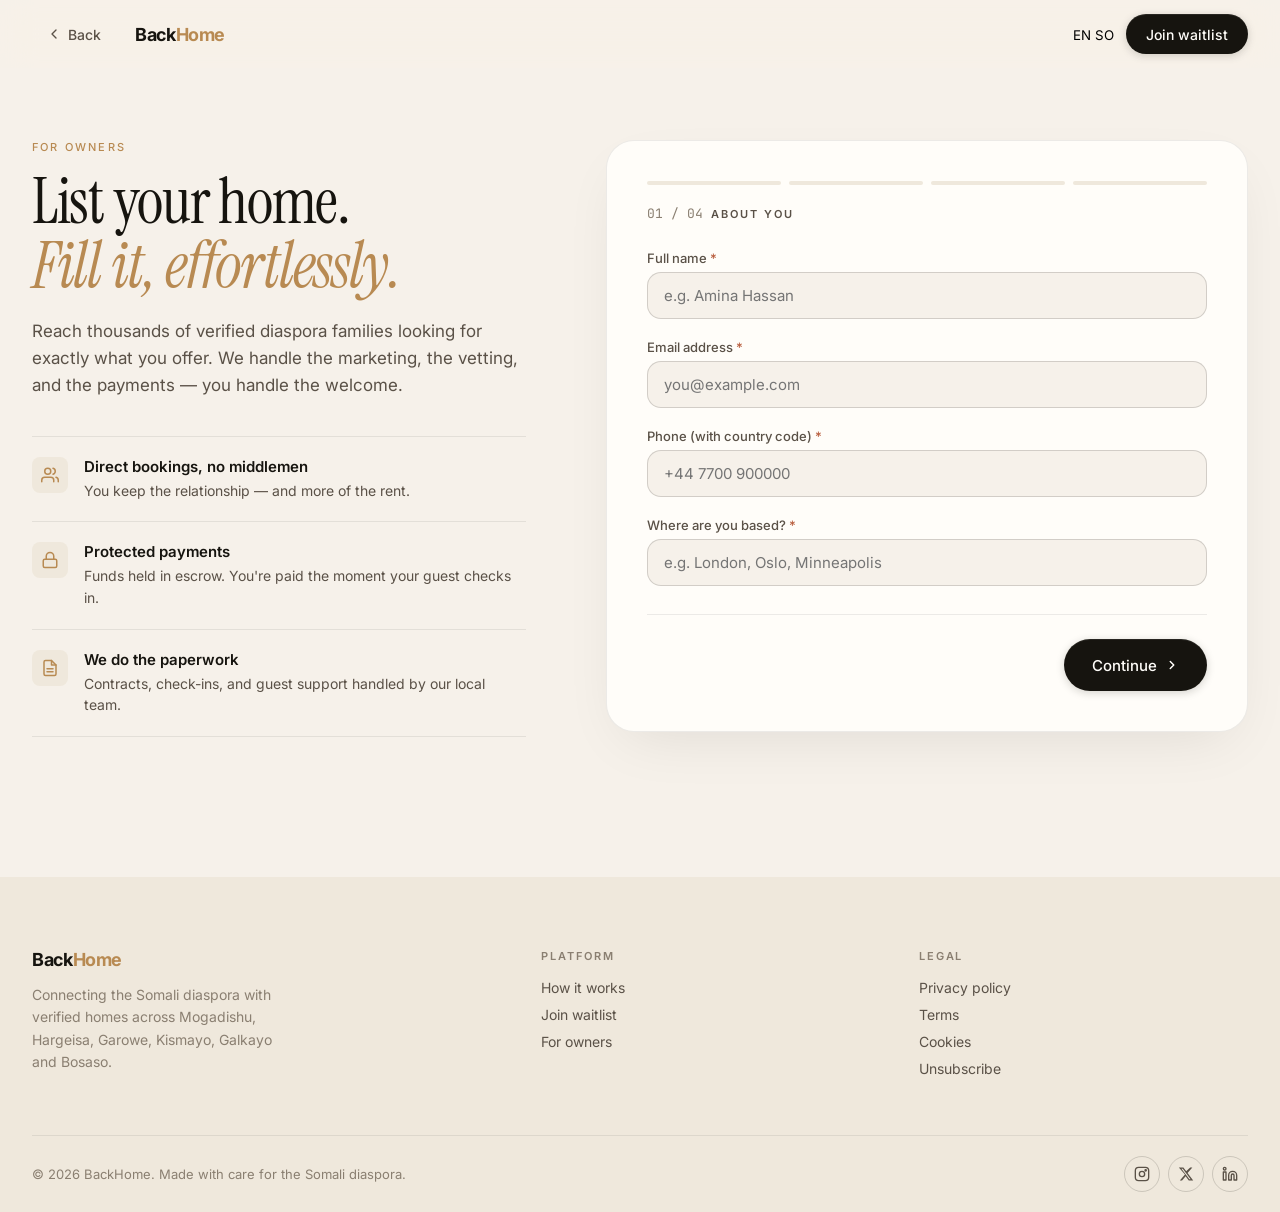
==== commit 609f8f68: "fix: mobile nav button overflow, navbar-content overlap, black Join button on list page" ====
--- a/list-your-property.html
+++ b/list-your-property.html
@@ -68,11 +68,10 @@
 .back-link{display:inline-flex;align-items:center;gap:6px;font-size:14px;font-weight:500;color:var(--ink-3);padding:8px 14px;border-radius:100px;transition:all .2s;}
 .back-link:hover{background:var(--paper-2);color:var(--ink);}
 .nav-left{display:flex;align-items:center;gap:20px;}
-.nav-right{display:flex;align-items:center;gap:12px;}
-.lang-pill{display:flex;align-items:center;background:var(--paper-2);border-radius:100px;padding:3px;gap:2px;}
-.lang-btn{padding:5px 12px;border-radius:100px;font-size:13px;font-weight:500;color:var(--ink-3);transition:all .2s;}
-.lang-btn.active{background:var(--ink);color:var(--white);}
-@media(max-width:560px){.lang-btn{padding:4px 9px;font-size:12px;}.nav-right{gap:8px;}}
+.nav-right{display:flex;align-items:center;gap:12px;min-width:0;}
+.nav-right .btn,.nav-right .btn-ghost{white-space:nowrap;overflow:hidden;text-overflow:ellipsis;max-width:160px;flex-shrink:0;}
+@media(max-width:860px){.nav-right .btn,.nav-right .btn-ghost{max-width:130px;font-size:13px;padding:10px 16px;}}
+@media(max-width:560px){.lang-btn{padding:4px 9px;font-size:12px;}.nav-right{gap:6px;}.nav-right .btn,.nav-right .btn-ghost{max-width:100px;font-size:12px;padding:9px 10px;}}
 
 /* ===================== TOAST ===================== */
 .toast{position:fixed;bottom:32px;left:50%;transform:translateX(-50%) translateY(20px);z-index:300;background:var(--ink);color:var(--white);border-radius:100px;padding:12px 20px;display:flex;align-items:center;gap:8px;font-size:14px;font-weight:500;opacity:0;transition:opacity .3s,transform .3s var(--ease);pointer-events:none;white-space:nowrap;}
@@ -94,8 +93,8 @@
 .benefit-text p{font-size:14px;line-height:1.55;color:var(--ink-3);}
 
 @media(max-width:1024px){.listing-grid{gap:56px;}.page-wrap{padding-top:100px;padding-bottom:100px;}}
-@media(max-width:860px){.listing-grid{grid-template-columns:1fr;}.left-col{position:static;}.page-wrap{padding-top:80px;padding-bottom:80px;}}
-@media(max-width:560px){.page-wrap{padding-top:60px;padding-bottom:60px;}}
+@media(max-width:860px){.listing-grid{grid-template-columns:1fr;}.left-col{position:static;}.page-wrap{padding-top:calc(68px + 32px);padding-bottom:80px;}}
+@media(max-width:560px){.page-wrap{padding-top:calc(68px + 24px);padding-bottom:60px;}}
 
 /* ===================== FORM CARD ===================== */
 .form-card{background:var(--white);border-radius:var(--r-xl);border:1px solid var(--line);box-shadow:0 20px 60px -20px rgba(22,20,15,.1);padding:40px;overflow:hidden;}
@@ -192,7 +191,7 @@
         <button class="lang-btn active" id="lang-en" onclick="setLang('en')">EN</button>
         <button class="lang-btn" id="lang-so" onclick="setLang('so')">SO</button>
       </div>
-      <a href="index.html#cta" class="btn btn-ghost" style="min-height:40px;padding:10px 20px;font-size:14px;">Join waitlist</a>
+      <a href="index.html#cta" class="btn btn-primary" style="min-height:40px;padding:10px 20px;font-size:14px;">Join waitlist</a>
     </div>
   </div>
 </nav>
@@ -683,171 +682,212 @@
 let currentLang = 'en';
 
 function setLang(lang, silent) {
-  currentLang = lang;
-  localStorage.setItem('bh-lang', lang);
-  document.getElementById('lang-en').classList.toggle('active', lang === 'en');
-  document.getElementById('lang-so').classList.toggle('active', lang === 'so');
-  const T = lang === 'so' ? T_SO : T_EN;
-
-  // Nav
-  const backLink = document.querySelector('.back-link');
-  if(backLink) { const svg = backLink.querySelector('svg'); backLink.textContent = T['nav-back']; backLink.prepend(svg); }
-  const navBtn = document.querySelector('.nav-right .btn-ghost');
-  if(navBtn) navBtn.textContent = T['nav-join'];
-
-  // Left col
-  const ey = document.querySelector('.left-col .eyebrow');
-  if(ey) ey.textContent = T['eyebrow'];
-  const h1 = document.querySelector('.left-col h1');
-  if(h1) h1.innerHTML = `${T['h1-line1']}<br><em>${T['h1-line2-plain']}</em>`;
-  const lb = document.querySelector('.left-body');
-  if(lb) lb.textContent = T['left-body'];
-  const bens = document.querySelectorAll('.benefit-row');
-  const benKeys = [['ben-1-h','ben-1-b'],['ben-2-h','ben-2-b'],['ben-3-h','ben-3-b']];
-  bens.forEach((b,i) => {
-    const icon = b.querySelector('.benefit-icon');
-    b.querySelector('.benefit-text h4').textContent = T[benKeys[i][0]];
-    b.querySelector('.benefit-text p').textContent = T[benKeys[i][1]];
-  });
-
-  // Step labels
-  const stepLabels = [T['step-1-label'], T['step-2-label'], T['step-3-label'], T['step-4-label']];
-
-  // Step 1 labels
-  const fNameLbl = document.querySelector('#f-name label');
-  if(fNameLbl) fNameLbl.innerHTML = `${T['f-name-lbl']} <span style="color:var(--terracotta)">*</span>`;
-  const fNameInp = document.getElementById('inp-name');
-  if(fNameInp) fNameInp.placeholder = T['f-name-ph'];
-  const fNameErr = document.querySelector('#f-name .error-msg');
-  if(fNameErr) fNameErr.textContent = T['f-name-err'];
-
-  const fEmailLbl = document.querySelector('#f-email label');
-  if(fEmailLbl) fEmailLbl.innerHTML = `${T['f-email-lbl']} <span style="color:var(--terracotta)">*</span>`;
-  const fEmailInp = document.getElementById('inp-email');
-  if(fEmailInp) fEmailInp.placeholder = T['f-email-ph'];
-  const fEmailErr = document.querySelector('#f-email .error-msg');
-  if(fEmailErr) fEmailErr.textContent = T['f-email-err'];
-
-  const fPhoneLbl = document.querySelector('#f-phone label');
-  if(fPhoneLbl) fPhoneLbl.innerHTML = `${T['f-phone-lbl']} <span style="color:var(--terracotta)">*</span>`;
-  const fPhoneInp = document.getElementById('inp-phone');
-  if(fPhoneInp) fPhoneInp.placeholder = T['f-phone-ph'];
-  const fPhoneErr = document.querySelector('#f-phone .error-msg');
-  if(fPhoneErr) fPhoneErr.textContent = T['f-phone-err'];
-
-  const fBasedLbl = document.querySelector('#f-based label');
-  if(fBasedLbl) fBasedLbl.innerHTML = `${T['f-based-lbl']} <span style="color:var(--terracotta)">*</span>`;
-  const fBasedInp = document.getElementById('inp-based');
-  if(fBasedInp) fBasedInp.placeholder = T['f-based-ph'];
-  const fBasedErr = document.querySelector('#f-based .error-msg');
-  if(fBasedErr) fBasedErr.textContent = T['f-based-err'];
-
-  // Step 2 labels
-  const fTypeLbl = document.querySelector('#f-type > label');
-  if(fTypeLbl) fTypeLbl.innerHTML = `${T['type-lbl']} <span style="color:var(--terracotta)">*</span>`;
-  const fTypeErr = document.querySelector('#f-type .error-msg');
-  if(fTypeErr) fTypeErr.textContent = T['type-err'];
-  document.getElementById('chip-villa') && (document.getElementById('chip-villa').childNodes.forEach(n=>{ if(n.nodeType===3&&n.textContent.trim()) n.textContent=T['type-villa']; }));
-  document.getElementById('chip-apartment') && (document.getElementById('chip-apartment').childNodes.forEach(n=>{ if(n.nodeType===3&&n.textContent.trim()) n.textContent=T['type-apart']; }));
-  document.getElementById('chip-house') && (document.getElementById('chip-house').childNodes.forEach(n=>{ if(n.nodeType===3&&n.textContent.trim()) n.textContent=T['type-house']; }));
-  document.getElementById('chip-compound') && (document.getElementById('chip-compound').childNodes.forEach(n=>{ if(n.nodeType===3&&n.textContent.trim()) n.textContent=T['type-compound']; }));
-
-  const fCityLbl = document.querySelector('#f-city label');
-  if(fCityLbl) fCityLbl.innerHTML = `${T['city-lbl']} <span style="color:var(--terracotta)">*</span>`;
-  const fCityErr = document.querySelector('#f-city .error-msg');
-  if(fCityErr) fCityErr.textContent = T['city-err'];
-  const citySelect = document.getElementById('inp-city');
-  if(citySelect && citySelect.options[0]) citySelect.options[0].textContent = T['city-ph'];
-
-  const neighLabel = document.querySelector('#step-2 .field:last-child label');
-  if(neighLabel) neighLabel.innerHTML = `${T['neigh-lbl']} <span style="color:var(--ink-4);font-weight:400;">${T['neigh-opt']}</span>`;
-  const neighInp = document.getElementById('inp-neighborhood');
-  if(neighInp) neighInp.placeholder = T['neigh-ph'];
-
-  // Step 3
-  const fBedsLbl = document.querySelector('#f-beds label');
-  if(fBedsLbl) fBedsLbl.innerHTML = `${T['beds-lbl']} <span style="color:var(--terracotta)">*</span>`;
-  const fBathsLbl = document.querySelector('#f-baths label');
-  if(fBathsLbl) fBathsLbl.innerHTML = `${T['baths-lbl']} <span style="color:var(--terracotta)">*</span>`;
-  const fBedsErr = document.querySelector('#f-beds .error-msg');
-  if(fBedsErr) fBedsErr.textContent = T['beds-err'];
-  const fBathsErr = document.querySelector('#f-baths .error-msg');
-  if(fBathsErr) fBathsErr.textContent = T['baths-err'];
-  // Bedroom/bathroom select placeholders
-  const bedsSelect = document.getElementById('inp-beds');
-  if(bedsSelect && bedsSelect.options[0]) bedsSelect.options[0].textContent = T['sel-ph'];
-  const bathsSelect = document.getElementById('inp-baths');
-  if(bathsSelect && bathsSelect.options[0]) bathsSelect.options[0].textContent = T['sel-ph'];
-
-  const amenLbl = document.querySelector('#step-3 .field:nth-child(2) label');
-  if(amenLbl) amenLbl.innerHTML = `${T['amen-lbl']} <span style="color:var(--ink-4);font-weight:400;">${T['amen-opt']}</span>`;
-
-  const rentLabels = document.querySelectorAll('#step-3 .field-row .field label');
-  if(rentLabels[0]) rentLabels[0].innerHTML = `${T['rent-lbl']} <span style="color:var(--ink-4);font-weight:400;">${T['rent-opt']}</span>`;
-  if(rentLabels[1]) rentLabels[1].textContent = T['stay-lbl'];
-  const rentInp = document.getElementById('inp-rent');
-  if(rentInp) rentInp.placeholder = T['rent-ph'];
-
-  // Step 4
-  const descLabel = document.querySelector('#step-4 .field:first-child label');
-  if(descLabel) descLabel.innerHTML = `${T['desc-lbl']} <span style="color:var(--ink-4);font-weight:400;">${T['desc-opt']}</span>`;
-  const descInp = document.getElementById('inp-desc');
-  if(descInp) descInp.placeholder = T['desc-ph'];
-  const visitLbl = document.querySelector('#step-4 .field:nth-child(2) label');
-  if(visitLbl) visitLbl.innerHTML = `${T['visit-lbl']} <span style="color:var(--terracotta)">*</span>`;
-  const visitErr = document.getElementById('f-visit-err');
-  if(visitErr) visitErr.textContent = T['visit-err'];
-  const visitSelect = document.getElementById('inp-visit');
-  if(visitSelect) {
-    if(visitSelect.options[0]) visitSelect.options[0].textContent = T['sel-ph'];
-    if(visitSelect.options[1]) visitSelect.options[1].textContent = T['visit-1w'];
-    if(visitSelect.options[2]) visitSelect.options[2].textContent = T['visit-2w'];
-    if(visitSelect.options[3]) visitSelect.options[3].textContent = T['visit-1m'];
-    if(visitSelect.options[4]) visitSelect.options[4].textContent = T['visit-flex'];
+  try {
+    currentLang = lang;
+    localStorage.setItem('bh-lang', lang);
+    document.getElementById('lang-en').classList.toggle('active', lang === 'en');
+    document.getElementById('lang-so').classList.toggle('active', lang === 'so');
+    const T = lang === 'so' ? T_SO : T_EN;
+
+    // Nav
+    const backLink = document.querySelector('.back-link');
+    if(backLink) {
+      const svg = backLink.querySelector('svg');
+      backLink.innerHTML = '';
+      if(svg) backLink.appendChild(svg);
+      backLink.appendChild(document.createTextNode(' ' + T['nav-back']));
+    }
+    const navBtn = document.querySelector('.nav-right .btn-ghost');
+    if(navBtn) navBtn.textContent = T['nav-join'];
+
+    // Left col
+    const ey = document.querySelector('.left-col .eyebrow');
+    if(ey) ey.textContent = T['eyebrow'];
+    const h1 = document.querySelector('.left-col h1');
+    if(h1) h1.innerHTML = T['h1-line1'] + '<br><em>' + T['h1-line2-plain'] + '</em>';
+    const lb = document.querySelector('.left-body');
+    if(lb) lb.textContent = T['left-body'];
+    const bens = document.querySelectorAll('.benefit-row');
+    const benKeys = [['ben-1-h','ben-1-b'],['ben-2-h','ben-2-b'],['ben-3-h','ben-3-b']];
+    bens.forEach((b,i) => {
+      const h4 = b.querySelector('.benefit-text h4');
+      const p = b.querySelector('.benefit-text p');
+      if(h4) h4.textContent = T[benKeys[i][0]];
+      if(p)  p.textContent  = T[benKeys[i][1]];
+    });
+
+    // Step 1
+    const s1fields = document.querySelectorAll('#step-1 .field');
+    if(s1fields[0]) {
+      const lbl = s1fields[0].querySelector('label');
+      const inp = s1fields[0].querySelector('input');
+      const err = s1fields[0].querySelector('.error-msg');
+      if(lbl) lbl.innerHTML = T['f-name-lbl'] + ' <span style="color:var(--terracotta)">*</span>';
+      if(inp) inp.placeholder = T['f-name-ph'];
+      if(err) err.textContent = T['f-name-err'];
+    }
+    if(s1fields[1]) {
+      const lbl = s1fields[1].querySelector('label');
+      const inp = s1fields[1].querySelector('input');
+      const err = s1fields[1].querySelector('.error-msg');
+      if(lbl) lbl.innerHTML = T['f-email-lbl'] + ' <span style="color:var(--terracotta)">*</span>';
+      if(inp) inp.placeholder = T['f-email-ph'];
+      if(err) err.textContent = T['f-email-err'];
+    }
+    if(s1fields[2]) {
+      const lbl = s1fields[2].querySelector('label');
+      const inp = s1fields[2].querySelector('input');
+      const err = s1fields[2].querySelector('.error-msg');
+      if(lbl) lbl.innerHTML = T['f-phone-lbl'] + ' <span style="color:var(--terracotta)">*</span>';
+      if(inp) inp.placeholder = T['f-phone-ph'];
+      if(err) err.textContent = T['f-phone-err'];
+    }
+    if(s1fields[3]) {
+      const lbl = s1fields[3].querySelector('label');
+      const inp = s1fields[3].querySelector('input');
+      const err = s1fields[3].querySelector('.error-msg');
+      if(lbl) lbl.innerHTML = T['f-based-lbl'] + ' <span style="color:var(--terracotta)">*</span>';
+      if(inp) inp.placeholder = T['f-based-ph'];
+      if(err) err.textContent = T['f-based-err'];
+    }
+
+    // Step 2 — property type
+    const s2fields = document.querySelectorAll('#step-2 .field');
+    if(s2fields[0]) {
+      const lbl = s2fields[0].querySelector('label');
+      const err = s2fields[0].querySelector('.error-msg');
+      if(lbl) lbl.innerHTML = T['type-lbl'] + ' <span style="color:var(--terracotta)">*</span>';
+      if(err) err.textContent = T['type-err'];
+    }
+    // Property type chip text nodes
+    ['villa','apartment','house','compound'].forEach((id,i) => {
+      const chip = document.getElementById('chip-' + id);
+      if(chip) {
+        const keys = ['type-villa','type-apart','type-house','type-compound'];
+        chip.childNodes.forEach(n => { if(n.nodeType===3 && n.textContent.trim()) n.textContent = T[keys[i]]; });
+      }
+    });
+    if(s2fields[1]) {
+      const lbl = s2fields[1].querySelector('label');
+      const err = s2fields[1].querySelector('.error-msg');
+      const sel = s2fields[1].querySelector('select');
+      if(lbl) lbl.innerHTML = T['city-lbl'] + ' <span style="color:var(--terracotta)">*</span>';
+      if(err) err.textContent = T['city-err'];
+      if(sel && sel.options[0]) sel.options[0].textContent = T['city-ph'];
+    }
+    if(s2fields[2]) {
+      const lbl = s2fields[2].querySelector('label');
+      const inp = s2fields[2].querySelector('input');
+      if(lbl) lbl.innerHTML = T['neigh-lbl'] + ' <span style="color:var(--ink-4);font-weight:400;">' + T['neigh-opt'] + '</span>';
+      if(inp) inp.placeholder = T['neigh-ph'];
+    }
+
+    // Step 3
+    const s3fields = document.querySelectorAll('#step-3 .field');
+    if(s3fields[0]) {
+      const lbl = s3fields[0].querySelector('label');
+      const sel = s3fields[0].querySelector('select');
+      const err = s3fields[0].querySelector('.error-msg');
+      if(lbl) lbl.innerHTML = T['beds-lbl'] + ' <span style="color:var(--terracotta)">*</span>';
+      if(err) err.textContent = T['beds-err'];
+      if(sel && sel.options[0]) sel.options[0].textContent = T['sel-ph'];
+    }
+    if(s3fields[1]) {
+      const lbl = s3fields[1].querySelector('label');
+      const sel = s3fields[1].querySelector('select');
+      const err = s3fields[1].querySelector('.error-msg');
+      if(lbl) lbl.innerHTML = T['baths-lbl'] + ' <span style="color:var(--terracotta)">*</span>';
+      if(err) err.textContent = T['baths-err'];
+      if(sel && sel.options[0]) sel.options[0].textContent = T['sel-ph'];
+    }
+    if(s3fields[2]) {
+      const lbl = s3fields[2].querySelector('label');
+      if(lbl) lbl.innerHTML = T['amen-lbl'] + ' <span style="color:var(--ink-4);font-weight:400;">' + T['amen-opt'] + '</span>';
+    }
+    if(s3fields[3]) {
+      const lbl = s3fields[3].querySelector('label');
+      const inp = s3fields[3].querySelector('input');
+      if(lbl) lbl.innerHTML = T['rent-lbl'] + ' <span style="color:var(--ink-4);font-weight:400;">' + T['rent-opt'] + '</span>';
+      if(inp) inp.placeholder = T['rent-ph'];
+    }
+    if(s3fields[4]) {
+      const lbl = s3fields[4].querySelector('label');
+      const sel = s3fields[4].querySelector('select');
+      if(lbl) lbl.textContent = T['stay-lbl'];
+    }
+
+    // Step 4
+    const s4fields = document.querySelectorAll('#step-4 .field');
+    if(s4fields[0]) {
+      const lbl = s4fields[0].querySelector('label');
+      const ta  = s4fields[0].querySelector('textarea');
+      if(lbl) lbl.innerHTML = T['desc-lbl'] + ' <span style="color:var(--ink-4);font-weight:400;">' + T['desc-opt'] + '</span>';
+      if(ta)  ta.placeholder = T['desc-ph'];
+    }
+    if(s4fields[1]) {
+      const lbl = s4fields[1].querySelector('label');
+      const sel = s4fields[1].querySelector('select');
+      const err = document.getElementById('f-visit-err');
+      if(lbl) lbl.innerHTML = T['visit-lbl'] + ' <span style="color:var(--terracotta)">*</span>';
+      if(err) err.textContent = T['visit-err'];
+      if(sel) {
+        if(sel.options[0]) sel.options[0].textContent = T['sel-ph'];
+        if(sel.options[1]) sel.options[1].textContent = T['visit-1w'];
+        if(sel.options[2]) sel.options[2].textContent = T['visit-2w'];
+        if(sel.options[3]) sel.options[3].textContent = T['visit-1m'];
+        if(sel.options[4]) sel.options[4].textContent = T['visit-flex'];
+      }
+    }
+    const infoText = document.querySelector('.info-text');
+    if(infoText) infoText.innerHTML = T['info-text'];
+
+    // Buttons (back + next via updateStepUI)
+    const btnBack = document.getElementById('btn-back');
+    if(btnBack) btnBack.textContent = T['btn-back'];
+    updateStepUI();
+
+    // Success state
+    const succH2 = document.querySelector('.success-h2');
+    if(succH2) succH2.innerHTML = T['success-h2-1'] + ' <em>' + T['success-h2-2'] + '</em>';
+    const succBody = document.querySelector('.success-body');
+    if(succBody) succBody.textContent = T['success-body'];
+    const succBtns = document.querySelectorAll('.success-btns a, .success-btns button');
+    if(succBtns[0]) succBtns[0].innerHTML = T['success-back'] + ' ' + ARROW_SVG;
+    if(succBtns[1]) succBtns[1].textContent = T['success-again'];
+
+    // Footer — Platform col (footCols[0]) + Legal col (footCols[1])
+    const footDesc = document.querySelector('.footer-desc');
+    if(footDesc) footDesc.textContent = T['footer-desc'];
+    const footCopy = document.querySelector('.footer-copy');
+    if(footCopy) footCopy.textContent = T['foot-copy'];
+    const footCols = document.querySelectorAll('.footer-col');
+    if(footCols[0]) {
+      const h4 = footCols[0].querySelector('h4');
+      if(h4) h4.textContent = T['foot-platform'];
+      const links = footCols[0].querySelectorAll('a');
+      if(links[0]) links[0].textContent = T['foot-how'];
+      if(links[1]) links[1].textContent = T['foot-join'];
+      if(links[2]) links[2].textContent = T['foot-owners'];
+    }
+    if(footCols[1]) {
+      const h4 = footCols[1].querySelector('h4');
+      if(h4) h4.textContent = T['foot-legal'];
+      const links = footCols[1].querySelectorAll('a');
+      if(links[0]) links[0].textContent = T['foot-privacy'];
+      if(links[1]) links[1].textContent = T['foot-terms'];
+      if(links[2]) links[2].textContent = T['foot-cookies'];
+      if(links[3]) links[3].textContent = T['foot-unsub'];
+    }
+
+    if(!silent) showToast(T['toast-join']);
+  } catch(e) {
+    console.error('[setLang error]', e);
   }
-  const infoText = document.querySelector('.info-text');
-  if(infoText) infoText.innerHTML = T['info-text'];
-
-  // Buttons
-  const btnBack = document.getElementById('btn-back');
-  if(btnBack) btnBack.textContent = T['btn-back'];
-  updateStepUI(); // re-render Continue/Submit with correct lang
-
-  // Success state
-  const succH2 = document.querySelector('.success-h2');
-  if(succH2) succH2.innerHTML = `${T['success-h2-1']} <em>${T['success-h2-2']}</em>`;
-  const succBody = document.querySelector('.success-body');
-  if(succBody) succBody.textContent = T['success-body'];
-  const succBtns = document.querySelectorAll('.success-btns a, .success-btns button');
-  if(succBtns[0]) succBtns[0].innerHTML = T['success-back'] + ' ' + ARROW_SVG;
-  if(succBtns[1]) succBtns[1].textContent = T['success-again'];
-
-  // Footer
-  document.querySelector('.footer-desc').textContent = T['footer-desc'];
-  const footCols = document.querySelectorAll('.footer-col');
-  if(footCols[0]){
-    footCols[0].querySelector('h4').textContent = T['foot-platform'];
-    const fl0 = footCols[0].querySelectorAll('a');
-    fl0[0] && (fl0[0].textContent = T['foot-how']);
-    fl0[1] && (fl0[1].textContent = T['foot-join']);
-    fl0[2] && (fl0[2].textContent = T['foot-owners']);
-  }
-  if(footCols[1]){
-    footCols[1].querySelector('h4').textContent = T['foot-legal'];
-    const fl1 = footCols[1].querySelectorAll('a');
-    fl1[0] && (fl1[0].textContent = T['foot-privacy']);
-    fl1[1] && (fl1[1].textContent = T['foot-terms']);
-    fl1[2] && (fl1[2].textContent = T['foot-cookies']);
-    fl1[3] && (fl1[3].textContent = T['foot-unsub']);
-  }
-  const footCopy = document.querySelector('.footer-copy');
-  if(footCopy) footCopy.textContent = T['foot-copy'];
-
-  if(!silent) showToast(T['toast-join']);
 }
 
 // ===== LANG TOGGLE (public) =====
 function setLangPublic(lang) { setLang(lang); }
+
 
 // ===== FORM STATE =====
 let currentStep = 1;
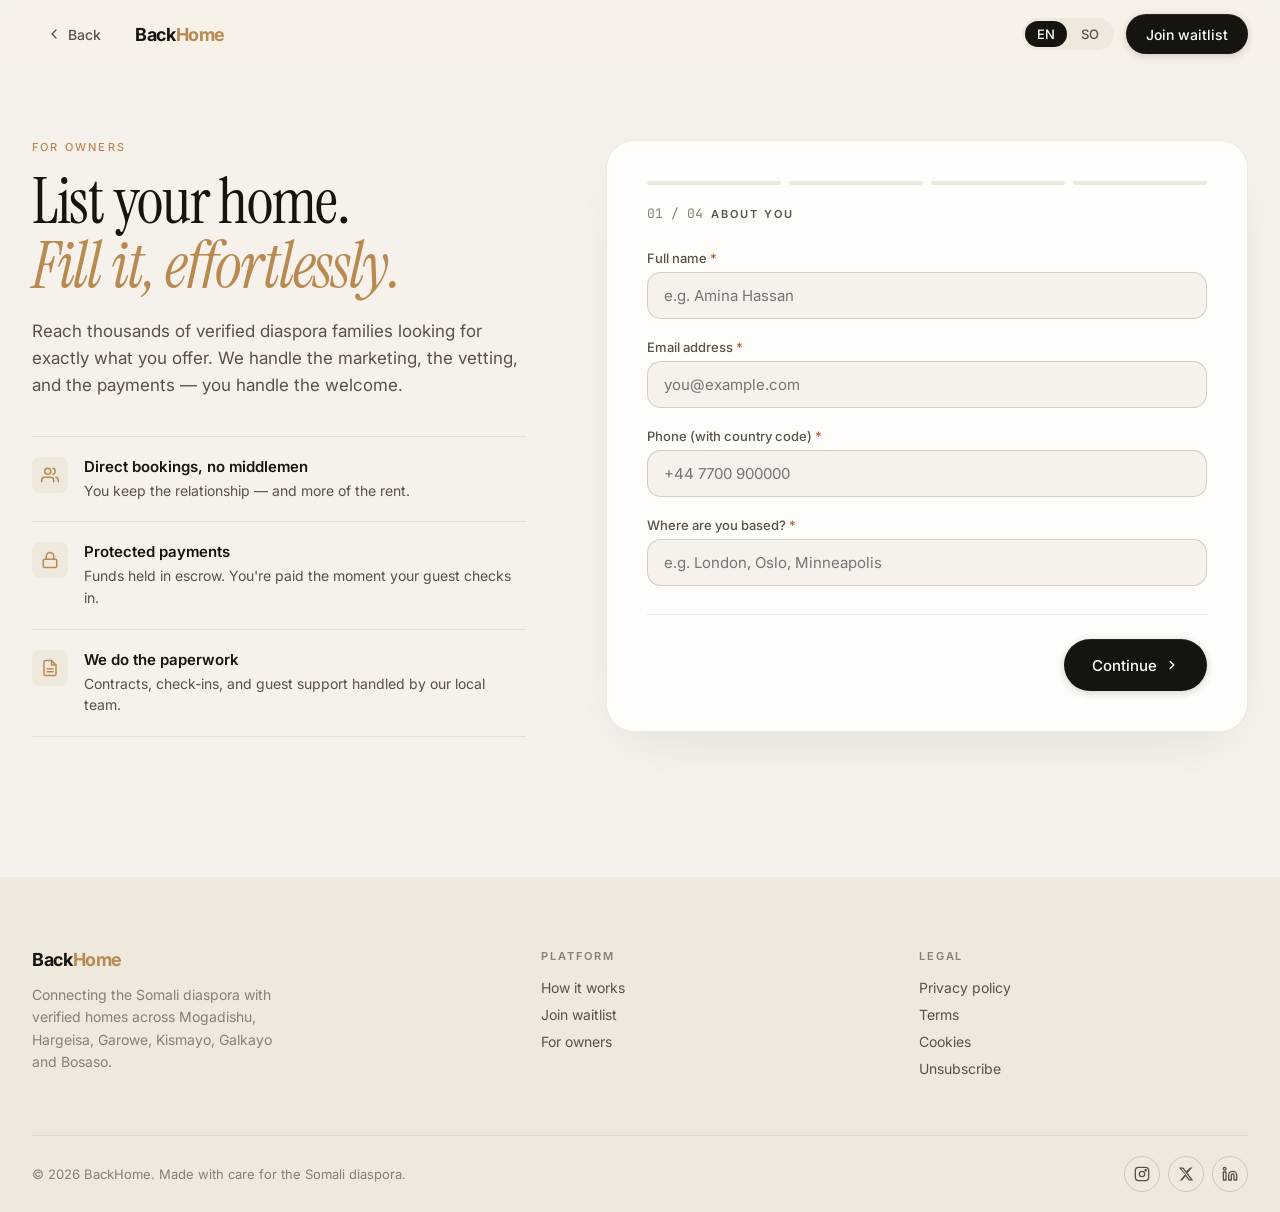
==== commit b3901a4a: "fix: restore lang-pill CSS on list page, center FAQ text on mobile, flex-shrink lang-pill" ====
--- a/list-your-property.html
+++ b/list-your-property.html
@@ -70,8 +70,12 @@
 .nav-left{display:flex;align-items:center;gap:20px;}
 .nav-right{display:flex;align-items:center;gap:12px;min-width:0;}
 .nav-right .btn,.nav-right .btn-ghost{white-space:nowrap;overflow:hidden;text-overflow:ellipsis;max-width:160px;flex-shrink:0;}
-@media(max-width:860px){.nav-right .btn,.nav-right .btn-ghost{max-width:130px;font-size:13px;padding:10px 16px;}}
-@media(max-width:560px){.lang-btn{padding:4px 9px;font-size:12px;}.nav-right{gap:6px;}.nav-right .btn,.nav-right .btn-ghost{max-width:100px;font-size:12px;padding:9px 10px;}}
+.lang-pill{display:flex;align-items:center;background:var(--paper-2);border-radius:100px;padding:3px;gap:2px;flex-shrink:0;}
+.lang-btn{padding:5px 12px;border-radius:100px;font-size:13px;font-weight:500;color:var(--ink-3);transition:all .2s;white-space:nowrap;}
+.lang-btn.active{background:var(--ink);color:var(--white);}
+@media(max-width:860px){.nav-right .btn,.nav-right .btn-ghost{max-width:120px;font-size:13px;padding:10px 16px;}}
+@media(max-width:560px){.lang-btn{padding:4px 9px;font-size:12px;}.nav-right{gap:6px;}.nav-right .btn,.nav-right .btn-ghost{max-width:90px;font-size:12px;padding:9px 10px;}}
+@media(max-width:420px){.nav-right .btn,.nav-right .btn-ghost{display:none;}}
 
 /* ===================== TOAST ===================== */
 .toast{position:fixed;bottom:32px;left:50%;transform:translateX(-50%) translateY(20px);z-index:300;background:var(--ink);color:var(--white);border-radius:100px;padding:12px 20px;display:flex;align-items:center;gap:8px;font-size:14px;font-weight:500;opacity:0;transition:opacity .3s,transform .3s var(--ease);pointer-events:none;white-space:nowrap;}
@@ -510,7 +514,7 @@
 // ===== TRANSLATIONS =====
 const T_SO = {
   'nav-back':       'Dib u noqo',
-  'nav-join':       'Ku biir liiska sugitaanka',
+  'nav-join':       'Ku biir liiska',
   'eyebrow':        'Mulkiileyaasha',
   'h1-line1':       'Gurigaaga ku darsoo.',
   'h1-line2-plain': 'Si fudud u buuxi.',
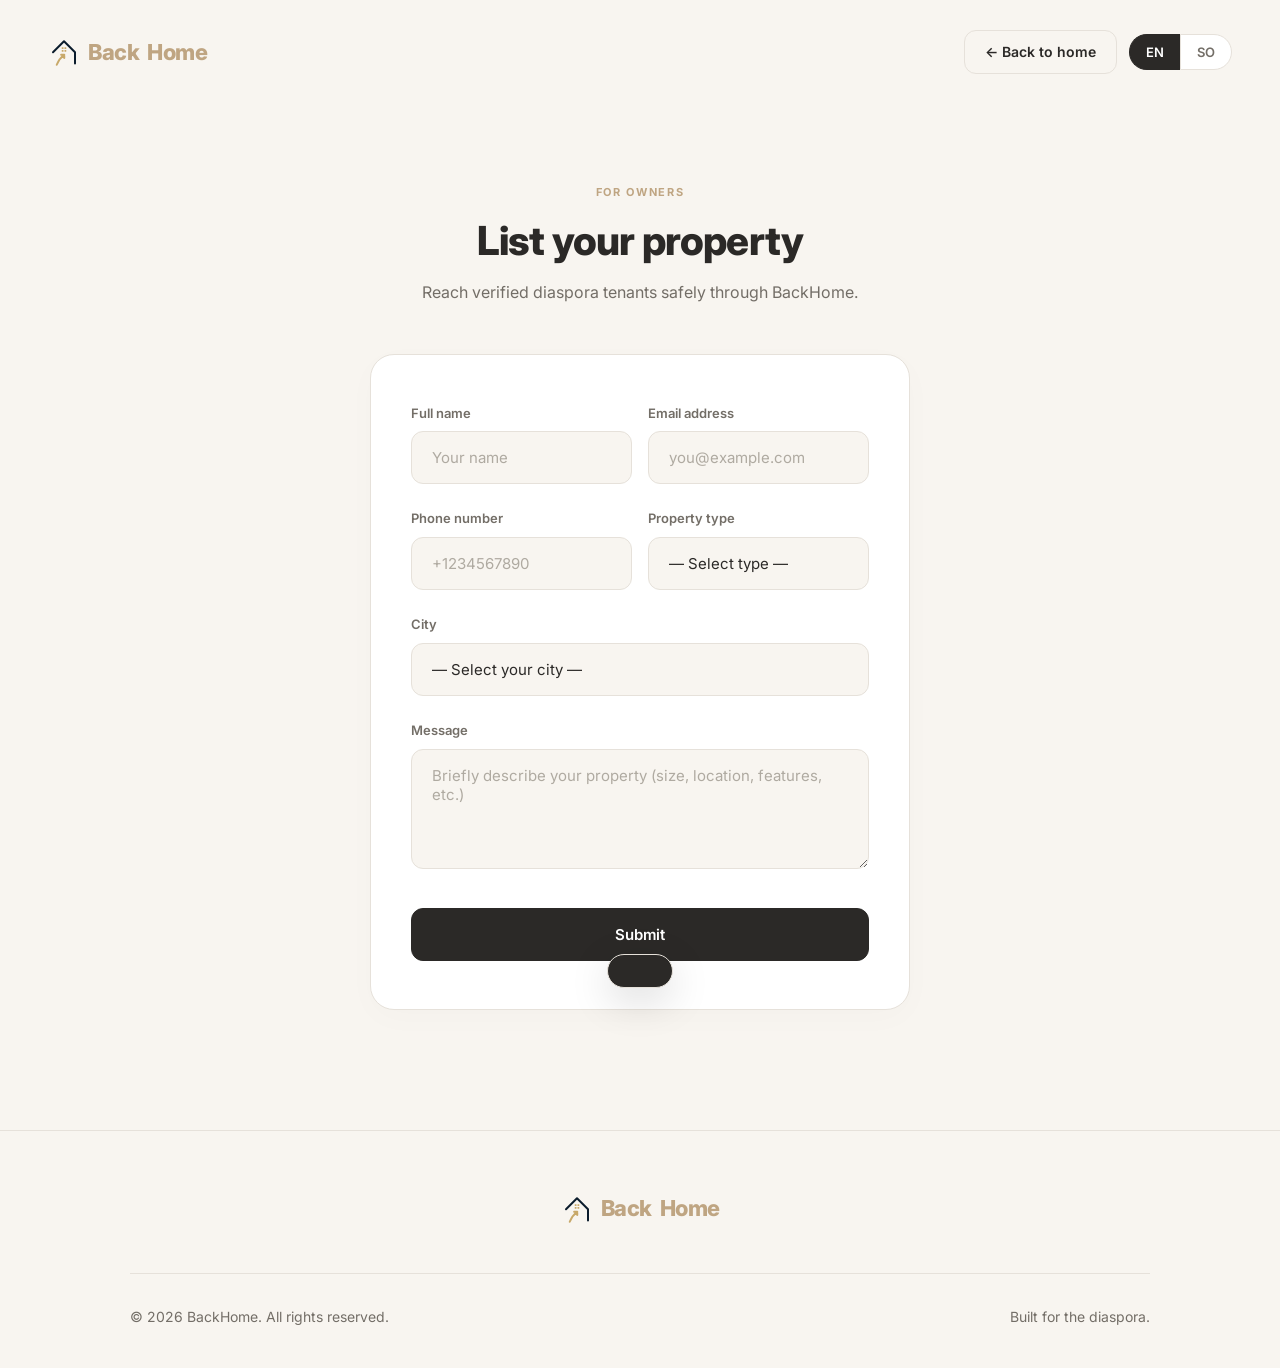
==== commit c691ea1f: "Fix root directory issue and restore original design with requested updates" ====
--- a/list-your-property.html
+++ b/list-your-property.html
@@ -1,1082 +1,418 @@
 <!DOCTYPE html>
 <html lang="en">
 <head>
-<meta charset="UTF-8">
-<meta name="viewport" content="width=device-width, initial-scale=1.0">
-<title>List Your Property — BackHome</title>
-<meta name="description" content="List your Somali property with BackHome. Reach thousands of verified diaspora families. We handle the marketing, vetting, and payments.">
-<link rel="preconnect" href="https://fonts.googleapis.com">
-<link rel="preconnect" href="https://fonts.gstatic.com" crossorigin>
-<link href="https://fonts.googleapis.com/css2?family=Instrument+Serif:ital@0;1&family=Inter:wght@400;500;600;700&family=JetBrains+Mono:wght@400;500&display=swap" rel="stylesheet">
-<style>
-/* ===================== DESIGN TOKENS ===================== */
-:root {
-  --ink:        #16140f;
-  --ink-2:      #2d2823;
-  --ink-3:      #5a5147;
-  --ink-4:      #8a7f71;
-  --paper:      #f6f1ea;
-  --paper-2:    #efe8dc;
-  --paper-3:    #e8dfd0;
-  --white:      #fffdf9;
-  --clay:       #b88a52;
-  --clay-2:     #c8a87c;
-  --clay-light: #e9d9bf;
-  --terracotta: #b85c3c;
-  --sage:       #3d4a3a;
-  --line:       rgba(22,20,15,0.08);
-  --line-strong:rgba(22,20,15,0.16);
-  --serif: 'Instrument Serif', Georgia, serif;
-  --sans:  'Inter', system-ui, sans-serif;
-  --mono:  'JetBrains Mono', monospace;
-  --r-sm: 8px; --r: 14px; --r-lg: 20px; --r-xl: 28px;
-  --ease: cubic-bezier(0.22,1,0.36,1);
-  --max-w: 1280px;
-  --pad: 32px;
-}
-@media(max-width:560px){:root{--pad:20px;}}
-
-/* ===================== RESET ===================== */
-*,*::before,*::after{box-sizing:border-box;margin:0;padding:0;}
-html{scroll-behavior:smooth;}
-body{font-family:var(--sans);background:var(--paper);color:var(--ink);-webkit-font-smoothing:antialiased;}
-a{color:inherit;text-decoration:none;}
-img,svg{display:block;}
-button{cursor:pointer;font-family:var(--sans);border:none;background:none;}
-input,select,textarea{font-family:var(--sans);}
-
-/* ===================== UTILITIES ===================== */
-.container{max-width:var(--max-w);margin-inline:auto;padding-inline:var(--pad);}
-.eyebrow{font-size:11px;font-weight:500;letter-spacing:.2em;text-transform:uppercase;color:var(--clay);}
-
-/* ===================== BUTTONS ===================== */
-.btn{display:inline-flex;align-items:center;gap:8px;min-height:52px;padding:14px 28px;border-radius:100px;font-size:15px;font-weight:500;transition:all .3s var(--ease);white-space:nowrap;}
-.btn-lg{min-height:56px;padding:16px 32px;}
-.btn-primary{background:var(--ink);color:var(--white);box-shadow:inset 0 1px 0 rgba(255,255,255,.08),0 2px 8px rgba(22,20,15,.18);}
-.btn-primary:hover{transform:translateY(-1px);box-shadow:inset 0 1px 0 rgba(255,255,255,.1),0 6px 20px rgba(22,20,15,.22);}
-.btn-primary .arrow{transition:transform .3s var(--ease);}
-.btn-primary:hover .arrow{transform:translateX(3px);}
-.btn-ghost{background:transparent;color:var(--ink);border:1px solid var(--line-strong);}
-.btn-ghost:hover{background:var(--white);border-color:var(--ink);}
-
-/* ===================== NAV ===================== */
-.nav{position:fixed;top:0;left:0;right:0;z-index:100;height:68px;backdrop-filter:blur(16px) saturate(180%);background:rgba(246,241,234,.78);transition:border-bottom .3s;}
-.nav.scrolled{border-bottom:1px solid var(--line);}
-.nav-inner{max-width:var(--max-w);margin-inline:auto;padding-inline:var(--pad);height:100%;display:flex;align-items:center;justify-content:space-between;gap:24px;}
-.nav-logo{font-size:18px;font-weight:700;letter-spacing:-.02em;color:var(--ink);}
-.nav-logo span{color:var(--clay);}
-.back-link{display:inline-flex;align-items:center;gap:6px;font-size:14px;font-weight:500;color:var(--ink-3);padding:8px 14px;border-radius:100px;transition:all .2s;}
-.back-link:hover{background:var(--paper-2);color:var(--ink);}
-.nav-left{display:flex;align-items:center;gap:20px;}
-.nav-right{display:flex;align-items:center;gap:12px;min-width:0;}
-.nav-right .btn,.nav-right .btn-ghost{white-space:nowrap;overflow:hidden;text-overflow:ellipsis;max-width:160px;flex-shrink:0;}
-.lang-pill{display:flex;align-items:center;background:var(--paper-2);border-radius:100px;padding:3px;gap:2px;flex-shrink:0;}
-.lang-btn{padding:5px 12px;border-radius:100px;font-size:13px;font-weight:500;color:var(--ink-3);transition:all .2s;white-space:nowrap;}
-.lang-btn.active{background:var(--ink);color:var(--white);}
-@media(max-width:860px){.nav-right .btn,.nav-right .btn-ghost{max-width:120px;font-size:13px;padding:10px 16px;}}
-@media(max-width:560px){.lang-btn{padding:4px 9px;font-size:12px;}.nav-right{gap:6px;}.nav-right .btn,.nav-right .btn-ghost{max-width:90px;font-size:12px;padding:9px 10px;}}
-@media(max-width:420px){.nav-right .btn,.nav-right .btn-ghost{display:none;}}
-
-/* ===================== TOAST ===================== */
-.toast{position:fixed;bottom:32px;left:50%;transform:translateX(-50%) translateY(20px);z-index:300;background:var(--ink);color:var(--white);border-radius:100px;padding:12px 20px;display:flex;align-items:center;gap:8px;font-size:14px;font-weight:500;opacity:0;transition:opacity .3s,transform .3s var(--ease);pointer-events:none;white-space:nowrap;}
-.toast.show{opacity:1;transform:translateX(-50%) translateY(0);}
-.toast-check{width:18px;height:18px;border-radius:50%;background:var(--sage);display:flex;align-items:center;justify-content:center;flex-shrink:0;}
-
-/* ===================== PAGE LAYOUT ===================== */
-.page-wrap{padding-top:140px;padding-bottom:140px;}
-.listing-grid{display:grid;grid-template-columns:1fr 1.3fr;gap:80px;align-items:start;}
-.left-col{position:sticky;top:120px;}
-.left-col h1{font-family:var(--serif);font-weight:400;font-size:clamp(44px,5vw,64px);line-height:1;letter-spacing:-.02em;color:var(--ink);margin-bottom:20px;}
-.left-col h1 em{font-style:italic;color:var(--clay);}
-.left-body{font-size:17px;line-height:1.6;color:var(--ink-3);margin-bottom:36px;}
-.benefits{display:flex;flex-direction:column;}
-.benefit-row{display:flex;align-items:flex-start;gap:16px;padding:20px 0;border-top:1px solid var(--line);}
-.benefit-row:last-child{border-bottom:1px solid var(--line);}
-.benefit-icon{width:36px;height:36px;border-radius:var(--r-sm);background:var(--paper-2);display:flex;align-items:center;justify-content:center;flex-shrink:0;color:var(--clay);}
-.benefit-text h4{font-size:15px;font-weight:600;color:var(--ink);margin-bottom:4px;}
-.benefit-text p{font-size:14px;line-height:1.55;color:var(--ink-3);}
-
-@media(max-width:1024px){.listing-grid{gap:56px;}.page-wrap{padding-top:100px;padding-bottom:100px;}}
-@media(max-width:860px){.listing-grid{grid-template-columns:1fr;}.left-col{position:static;}.page-wrap{padding-top:calc(68px + 32px);padding-bottom:80px;}}
-@media(max-width:560px){.page-wrap{padding-top:calc(68px + 24px);padding-bottom:60px;}}
-
-/* ===================== FORM CARD ===================== */
-.form-card{background:var(--white);border-radius:var(--r-xl);border:1px solid var(--line);box-shadow:0 20px 60px -20px rgba(22,20,15,.1);padding:40px;overflow:hidden;}
-@media(max-width:560px){.form-card{padding:28px 22px;border-radius:var(--r-lg);}}
-
-/* Step indicator */
-.step-indicator{display:flex;gap:8px;margin-bottom:20px;}
-.step-seg{flex:1;height:4px;border-radius:100px;background:var(--paper-2);overflow:hidden;}
-.step-seg-fill{height:100%;width:0;background:var(--clay);border-radius:100px;transition:width .5s var(--ease);}
-.step-seg.done .step-seg-fill{width:100%;}
-.step-seg.active .step-seg-fill{animation:segFill .5s var(--ease) forwards;}
-@keyframes segFill{from{width:0;}to{width:100%;}}
-.step-meta{display:flex;align-items:center;gap:8px;margin-bottom:28px;}
-.step-num{font-family:var(--mono);font-size:13px;color:var(--ink-4);}
-.step-label{font-size:11px;font-weight:600;letter-spacing:.18em;text-transform:uppercase;color:var(--ink-3);}
-
-/* Form fields */
-.form-step{animation:stepIn .4s var(--ease) both;}
-@keyframes stepIn{from{opacity:0;transform:translateX(20px);}to{opacity:1;transform:none;}}
-.form-step.slide-out{animation:stepOut .35s var(--ease) both;}
-@keyframes stepOut{from{opacity:1;transform:none;}to{opacity:0;transform:translateX(-20px);}}
-.field{margin-bottom:20px;}
-.field label{display:block;font-size:13px;font-weight:500;color:var(--ink-3);margin-bottom:6px;}
-.field-row{display:grid;grid-template-columns:1fr 1fr;gap:16px;}
-@media(max-width:560px){.field-row{grid-template-columns:1fr;}}
-.form-input{width:100%;padding:13px 16px;border:1px solid var(--line-strong);border-radius:var(--r);font-size:15px;color:var(--ink);background:var(--paper);transition:border-color .2s,background .2s,box-shadow .2s;outline:none;}
-.form-input:focus{border-color:var(--clay);background:var(--white);box-shadow:0 0 0 3px rgba(184,138,82,.1);}
-.form-input.error{border-color:var(--terracotta);background:rgba(184,92,60,.04);}
-.error-msg{font-size:12px;color:var(--terracotta);margin-top:4px;display:none;}
-.field.has-error .error-msg{display:block;}
-textarea.form-input{min-height:110px;resize:vertical;}
-select.form-input{cursor:pointer;}
-
-/* Chips */
-.chip-grid{display:grid;gap:8px;}
-.chip-grid-2x2{grid-template-columns:repeat(2,1fr);}
-.chip-grid-3{grid-template-columns:repeat(3,1fr);}
-@media(max-width:560px){.chip-grid-3{grid-template-columns:repeat(2,1fr);}}
-.chip{padding:11px 14px;border:1px solid var(--line-strong);border-radius:var(--r);font-size:14px;font-weight:500;color:var(--ink-3);cursor:pointer;transition:all .2s;display:flex;align-items:center;gap:8px;background:var(--paper);}
-.chip:hover{border-color:var(--clay);color:var(--ink);}
-.chip.selected{background:var(--ink);color:var(--white);border-color:var(--ink);}
-.chip svg{flex-shrink:0;}
-
-/* Step nav footer */
-.step-footer{display:flex;align-items:center;justify-content:space-between;gap:16px;margin-top:28px;padding-top:24px;border-top:1px solid var(--line);}
-
-/* Info panel */
-.info-panel{background:var(--paper-2);border:1px solid var(--line);border-radius:var(--r);padding:16px;display:flex;gap:12px;margin-top:20px;}
-.info-check{width:20px;height:20px;border-radius:50%;background:var(--sage);display:flex;align-items:center;justify-content:center;flex-shrink:0;margin-top:1px;}
-.info-text{font-size:13px;line-height:1.55;color:var(--ink-3);}
-
-/* Success state */
-.success-state{text-align:center;padding:20px 0;display:none;}
-.success-check{width:72px;height:72px;border-radius:50%;background:var(--sage);display:flex;align-items:center;justify-content:center;margin:0 auto 28px;animation:popIn .5s var(--ease);}
-@keyframes popIn{0%{transform:scale(0);}80%{transform:scale(1.08);}100%{transform:scale(1);}}
-.success-h2{font-family:var(--serif);font-weight:400;font-size:clamp(28px,3vw,36px);color:var(--ink);letter-spacing:-.02em;line-height:1.1;margin-bottom:14px;}
-.success-h2 em{font-style:italic;color:var(--clay);}
-.success-body{font-size:16px;line-height:1.6;color:var(--ink-3);max-width:400px;margin:0 auto 24px;}
-.success-ref{display:inline-block;font-family:var(--mono);font-size:13px;background:var(--paper-2);border-radius:100px;padding:8px 20px;color:var(--ink-3);margin-bottom:28px;}
-.success-btns{display:flex;justify-content:center;gap:12px;flex-wrap:wrap;}
-
-/* ===================== FOOTER ===================== */
-.footer{background:var(--paper-2);padding:72px 0 0;}
-.footer-grid{display:grid;grid-template-columns:1.4fr 1fr 1fr;gap:48px;padding-bottom:48px;border-bottom:1px solid var(--line);}
-.footer-logo{font-size:18px;font-weight:700;letter-spacing:-.02em;margin-bottom:14px;}
-.footer-logo span{color:var(--clay);}
-.footer-desc{font-size:14px;line-height:1.6;color:var(--ink-4);max-width:260px;}
-.footer-col h4{font-size:11px;font-weight:600;letter-spacing:.18em;text-transform:uppercase;color:var(--ink-4);margin-bottom:16px;}
-.footer-col a{display:block;font-size:14px;color:var(--ink-3);margin-bottom:10px;transition:color .2s;}
-.footer-col a:hover{color:var(--ink);}
-.footer-bottom{display:flex;align-items:center;justify-content:space-between;padding:20px 0;gap:16px;flex-wrap:wrap;}
-.footer-copy{font-size:13px;color:var(--ink-4);}
-.social-row{display:flex;gap:8px;}
-.social-btn{width:36px;height:36px;border-radius:50%;border:1px solid var(--line-strong);display:flex;align-items:center;justify-content:center;color:var(--ink-3);transition:all .2s;}
-.social-btn:hover{background:var(--ink);color:var(--white);border-color:var(--ink);}
-@media(max-width:1024px){.footer-grid{grid-template-columns:1fr 1fr;gap:40px;}}
-@media(max-width:560px){.footer-grid{grid-template-columns:1fr;}.footer-bottom{flex-direction:column;text-align:center;}}
-</style>
+  <meta charset="UTF-8">
+  <meta name="viewport" content="width=device-width, initial-scale=1.0">
+  <title>BackHome — List your property</title>
+  <link rel="icon" type="image/svg+xml" href="logo.svg">
+  <link rel="preconnect" href="https://fonts.googleapis.com">
+  <link rel="preconnect" href="https://fonts.gstatic.com" crossorigin>
+  <link href="https://fonts.googleapis.com/css2?family=Inter:wght@400;500;600;700;800;900&display=swap" rel="stylesheet">
+  <style>
+    :root {
+      --bg-color: #F8F5F0;
+      --text-dark: #2B2927;
+      --text-muted: #736E67;
+      --accent: #BFA582;
+      --accent-light: #F4EFE8;
+      --white: #FFFFFF;
+      --border-color: #E6E1DA;
+    }
+
+    * { box-sizing: border-box; margin: 0; padding: 0; }
+    html { scroll-behavior: smooth; }
+    body {
+      font-family: 'Inter', sans-serif;
+      background-color: var(--bg-color);
+      color: var(--text-dark);
+      line-height: 1.6;
+      -webkit-font-smoothing: antialiased;
+      display: flex;
+      flex-direction: column;
+      min-height: 100vh;
+    }
+
+    a { text-decoration: none; color: inherit; }
+    button, input, select, textarea { font-family: inherit; outline: none; }
+    h1, h2, h3, h4 { font-weight: 700; letter-spacing: -0.02em; line-height: 1.15; }
+
+    .section-label {
+      font-size: 11px;
+      font-weight: 700;
+      letter-spacing: 0.15em;
+      text-transform: uppercase;
+      color: var(--accent);
+      margin-bottom: 16px;
+    }
+
+    /* ── NAVBAR ── */
+    header { 
+      padding: 30px 48px; 
+      position: sticky;
+      top: 0;
+      z-index: 1000;
+      background: var(--bg-color);
+      transition: box-shadow 0.2s, padding 0.2s;
+    }
+    header.scrolled {
+      padding: 15px 48px;
+      box-shadow: 0 4px 20px rgba(0,0,0,0.05);
+      border-bottom: 1px solid var(--border-color);
+    }
+    nav {
+      display: flex;
+      justify-content: space-between;
+      align-items: center;
+      max-width: 1200px;
+      margin: 0 auto;
+    }
+
+    .logo { display: inline-flex; align-items: center; gap: 8px; font-size: 22px; font-weight: 800; letter-spacing: -0.5px; transition: transform 0.2s; }
+    .logo-icon { width: 32px; height: 32px; flex-shrink: 0; }
+    .logo:hover { transform: translateY(-1px); }
+    .logo span { color: var(--accent); }
+
+    .nav-actions { display: flex; align-items: center; gap: 12px; }
+    .btn-outline {
+      padding: 10px 20px;
+      font-size: 14px;
+      font-weight: 600;
+      border-radius: 12px;
+      border: 1px solid var(--border-color);
+      color: var(--text-dark);
+      transition: all 0.2s;
+      display: inline-flex;
+      align-items: center;
+      gap: 6px;
+    }
+    .btn-outline:hover { background: rgba(0,0,0,0.03); }
+
+    .lang-toggle { display: flex; }
+    .lang-btn {
+      padding: 9px 16px;
+      font-size: 13px;
+      font-weight: 600;
+      border: 1px solid var(--border-color);
+      cursor: pointer;
+      background: var(--white);
+      color: var(--text-muted);
+      transition: all 0.2s;
+    }
+    .lang-btn:first-child { border-radius: 40px 0 0 40px; border-right: none; }
+    .lang-btn:last-child { border-radius: 0 40px 40px 0; }
+    .lang-btn:hover { background: var(--bg-color); }
+    .lang-btn.active {
+      background: var(--text-dark);
+      color: var(--white);
+      border-color: var(--text-dark);
+    }
+
+    /* ── LAYOUT ── */
+    main {
+      flex: 1;
+      padding: 80px 40px 120px;
+      display: flex;
+      justify-content: center;
+      align-items: center;
+    }
+
+    .form-wrapper {
+      width: 100%;
+      max-width: 540px;
+    }
+
+    .page-header {
+      text-align: center;
+      margin-bottom: 48px;
+    }
+    .page-title {
+      font-size: 40px;
+      font-weight: 800;
+      color: var(--text-dark);
+      margin-bottom: 16px;
+    }
+    .page-subtitle {
+      font-size: 16px;
+      color: var(--text-muted);
+      line-height: 1.6;
+    }
+
+    /* ── FORM CARD ── */
+    .form-card {
+      background: var(--white);
+      border-radius: 24px;
+      padding: 48px 40px;
+      border: 1px solid var(--border-color);
+      box-shadow: 0 8px 32px rgba(0,0,0,0.02);
+    }
+
+    .form-group { margin-bottom: 24px; }
+    .form-row { display: grid; grid-template-columns: 1fr 1fr; gap: 16px; margin-bottom: 24px; }
+    
+    .form-label {
+      display: block;
+      font-size: 13px;
+      font-weight: 600;
+      margin-bottom: 8px;
+      color: var(--text-muted);
+    }
+
+    .form-input {
+      width: 100%;
+      padding: 16px 20px;
+      border-radius: 12px;
+      font-size: 15px;
+      background: var(--bg-color);
+      border: 1px solid var(--border-color);
+      color: var(--text-dark);
+      transition: all 0.25s ease;
+    }
+    .form-input::placeholder { color: #AFAAA1; }
+    .form-input:focus { 
+      border-color: var(--accent); 
+      background: var(--white);
+      box-shadow: 0 0 0 4px rgba(191,165,130,0.1);
+    }
+
+    select.form-input {
+      appearance: none; cursor: pointer;
+      background-image: url("data:image/svg+xml,%3Csvg width='12' height='12' viewBox='0 0 24 24' fill='none' stroke='%23736E67' stroke-width='2' stroke-linecap='round' stroke-linejoin='round'%3E%3Cpath d='M6 9l6 6 6-6'/%3E%3C/svg%3E");
+      background-repeat: no-repeat; background-position: right 16px center; padding-right: 40px;
+    }
+    textarea.form-input { resize: vertical; min-height: 120px; }
+
+    .btn-submit {
+      width: 100%;
+      padding: 16px 24px;
+      background: var(--text-dark);
+      border: 1px solid var(--text-dark);
+      border-radius: 12px;
+      font-size: 15px;
+      font-weight: 600;
+      color: var(--white);
+      cursor: pointer;
+      transition: all 0.25s ease;
+      margin-top: 8px;
+    }
+    .btn-submit:hover {
+      background: #3B3834;
+      border-color: #3B3834;
+      transform: translateY(-1px);
+      box-shadow: 0 6px 16px rgba(0,0,0,0.06);
+    }
+
+    /* ── TOAST ── */
+    #toast {
+      position: fixed;
+      bottom: 32px;
+      left: 50%;
+      transform: translateX(-50%) translateY(120px);
+      background: var(--text-dark);
+      border: 1px solid var(--border-color);
+      color: var(--white);
+      padding: 16px 32px;
+      border-radius: 40px;
+      font-size: 14px;
+      font-weight: 600;
+      transition: transform 0.4s cubic-bezier(0.34, 1.56, 0.64, 1);
+      z-index: 999;
+      box-shadow: 0 12px 40px rgba(0,0,0,0.15);
+      white-space: nowrap;
+    }
+    #toast.show { transform: translateX(-50%) translateY(0); }
+
+    /* ── FOOTER ── */
+    footer {
+      background: var(--bg-color);
+      color: var(--text-dark);
+      padding: 60px 0 40px;
+      border-top: 1px solid var(--border-color);
+    }
+
+    .footer-container {
+      max-width: 1100px;
+      margin: 0 auto;
+      padding: 0 40px;
+    }
+    .footer-top {
+      text-align: center;
+      margin-bottom: 40px;
+    }
+    .footer-bottom {
+      border-top: 1px solid var(--border-color);
+      padding-top: 32px;
+      display: flex;
+      justify-content: space-between;
+      align-items: center;
+      font-size: 14px;
+      color: var(--text-muted);
+    }
+
+    @media (max-width: 600px) {
+      header { padding: 20px 24px; }
+      main { padding: 40px 24px; }
+      .form-card { padding: 32px 24px; border-radius: 20px; }
+      .form-row { grid-template-columns: 1fr; gap: 24px; }
+      .page-title { font-size: 32px; }
+      .footer-bottom { flex-direction: column; gap: 12px; text-align: center; }
+    }
+  </style>
 </head>
 <body>
 
-<!-- NAV -->
-<nav class="nav" id="nav">
-  <div class="nav-inner">
-    <div class="nav-left">
-      <a href="index.html" class="back-link">
-        <svg width="16" height="16" viewBox="0 0 24 24" fill="none" stroke="currentColor" stroke-width="2" stroke-linecap="round" stroke-linejoin="round"><polyline points="15 18 9 12 15 6"/></svg>
-        Back
-      </a>
-      <a href="index.html" class="nav-logo">Back<span>Home</span></a>
+<div id="toast"></div>
+
+<header>
+  <nav>
+    <a href="index.html" class="logo">
+      <img src="logo.svg" alt="BackHome Logo" class="logo-icon">
+      <span>Back</span><span>Home</span>
+    </a>
+    <div class="nav-actions">
+      <a href="index.html" class="btn-outline" data-en="&larr; Back to home" data-so="&larr; Ku noqo bogga hore">&larr; Back to home</a>
+      <div class="lang-toggle">
+        <button class="lang-btn active" id="langEN" onclick="setLang('en')">EN</button>
+        <button class="lang-btn" id="langSO" onclick="setLang('so')">SO</button>
+      </div>
     </div>
-    <div class="nav-right">
-      <div class="lang-pill">
-        <button class="lang-btn active" id="lang-en" onclick="setLang('en')">EN</button>
-        <button class="lang-btn" id="lang-so" onclick="setLang('so')">SO</button>
-      </div>
-      <a href="index.html#cta" class="btn btn-primary" style="min-height:40px;padding:10px 20px;font-size:14px;">Join waitlist</a>
+  </nav>
+</header>
+
+<main>
+  <div class="form-wrapper">
+    <div class="page-header">
+      <div class="section-label" data-en="FOR OWNERS" data-so="MULKIILAYAASHA">FOR OWNERS</div>
+      <h1 class="page-title" data-en="List your property" data-so="Soo Geli Gurigaaga">List your property</h1>
+      <p class="page-subtitle" data-en="Reach verified diaspora tenants safely through BackHome." data-so="Si ammaan ah u gaar kireystayaal qurbajoog ah oo la xaqiijiyay adigoo isticmaalaya BackHome.">Reach verified diaspora tenants safely through BackHome.</p>
     </div>
-  </div>
-</nav>
-
-<!-- TOAST -->
-<div class="toast" id="toast">
-  <div class="toast-check">
-    <svg width="10" height="10" viewBox="0 0 24 24" fill="none" stroke="white" stroke-width="3" stroke-linecap="round" stroke-linejoin="round"><polyline points="20 6 9 17 4 12"/></svg>
-  </div>
-  <span id="toast-text">Saved.</span>
-</div>
-
-<!-- PAGE -->
-<main class="page-wrap">
-  <div class="container">
-    <div class="listing-grid">
-
-      <!-- LEFT COL -->
-      <div class="left-col">
-        <div class="eyebrow" style="margin-bottom:16px;">For owners</div>
-        <h1>List your home.<br><em>Fill it, effortlessly.</em></h1>
-        <p class="left-body">Reach thousands of verified diaspora families looking for exactly what you offer. We handle the marketing, the vetting, and the payments — you handle the welcome.</p>
-        <div class="benefits">
-          <div class="benefit-row">
-            <div class="benefit-icon">
-              <svg width="18" height="18" viewBox="0 0 24 24" fill="none" stroke="currentColor" stroke-width="2" stroke-linecap="round" stroke-linejoin="round"><path d="M17 21v-2a4 4 0 0 0-4-4H5a4 4 0 0 0-4 4v2"/><circle cx="9" cy="7" r="4"/><path d="M23 21v-2a4 4 0 0 0-3-3.87"/><path d="M16 3.13a4 4 0 0 1 0 7.75"/></svg>
-            </div>
-            <div class="benefit-text">
-              <h4>Direct bookings, no middlemen</h4>
-              <p>You keep the relationship — and more of the rent.</p>
-            </div>
+
+    <div class="form-card">
+      <form id="propertyForm" onsubmit="handleOwners(event)">
+        
+        <div class="form-row">
+          <div class="form-group" style="margin-bottom: 0;">
+            <label class="form-label" for="oName" data-en="Full name" data-so="Magaca oo buuxa">Full name</label>
+            <input type="text" id="oName" class="form-input" placeholder="Your name" data-en="Your name" data-so="Magacaaga" required>
           </div>
-          <div class="benefit-row">
-            <div class="benefit-icon">
-              <svg width="18" height="18" viewBox="0 0 24 24" fill="none" stroke="currentColor" stroke-width="2" stroke-linecap="round" stroke-linejoin="round"><rect x="3" y="11" width="18" height="11" rx="2"/><path d="M7 11V7a5 5 0 0 1 10 0v4"/></svg>
-            </div>
-            <div class="benefit-text">
-              <h4>Protected payments</h4>
-              <p>Funds held in escrow. You're paid the moment your guest checks in.</p>
-            </div>
-          </div>
-          <div class="benefit-row">
-            <div class="benefit-icon">
-              <svg width="18" height="18" viewBox="0 0 24 24" fill="none" stroke="currentColor" stroke-width="2" stroke-linecap="round" stroke-linejoin="round"><path d="M14 2H6a2 2 0 0 0-2 2v16a2 2 0 0 0 2 2h12a2 2 0 0 0 2-2V8z"/><polyline points="14 2 14 8 20 8"/><line x1="16" y1="13" x2="8" y2="13"/><line x1="16" y1="17" x2="8" y2="17"/></svg>
-            </div>
-            <div class="benefit-text">
-              <h4>We do the paperwork</h4>
-              <p>Contracts, check-ins, and guest support handled by our local team.</p>
-            </div>
+          <div class="form-group" style="margin-bottom: 0;">
+            <label class="form-label" for="oEmail" data-en="Email address" data-so="Iimaylka">Email address</label>
+            <input type="email" id="oEmail" class="form-input" placeholder="you@example.com" required>
           </div>
         </div>
-      </div>
-
-      <!-- RIGHT COL — Form Card -->
-      <div class="form-card" id="form-card">
-
-        <!-- Step indicator -->
-        <div class="step-indicator" id="step-indicator">
-          <div class="step-seg" id="seg-1"><div class="step-seg-fill"></div></div>
-          <div class="step-seg" id="seg-2"><div class="step-seg-fill"></div></div>
-          <div class="step-seg" id="seg-3"><div class="step-seg-fill"></div></div>
-          <div class="step-seg" id="seg-4"><div class="step-seg-fill"></div></div>
-        </div>
-
-        <div class="step-meta">
-          <span class="step-num" id="step-num-display">01</span>
-          <span style="color:var(--ink-4);font-family:var(--mono);font-size:13px;">/ 04</span>
-          <span class="step-label" id="step-label-display">About you</span>
-        </div>
-
-        <!-- STEP 1 -->
-        <div class="form-step" id="step-1">
-          <div class="field" id="f-name">
-            <label for="inp-name">Full name <span style="color:var(--terracotta)">*</span></label>
-            <input type="text" id="inp-name" class="form-input" placeholder="e.g. Amina Hassan" autocomplete="name">
-            <div class="error-msg">Please enter your full name.</div>
+
+        <div class="form-row">
+          <div class="form-group" style="margin-bottom: 0;">
+            <label class="form-label" for="oPhone" data-en="Phone number" data-so="Telefoonka">Phone number</label>
+            <input type="tel" id="oPhone" class="form-input" placeholder="+1234567890" required>
           </div>
-          <div class="field" id="f-email">
-            <label for="inp-email">Email address <span style="color:var(--terracotta)">*</span></label>
-            <input type="email" id="inp-email" class="form-input" placeholder="you@example.com" autocomplete="email">
-            <div class="error-msg">Please enter a valid email address.</div>
-          </div>
-          <div class="field" id="f-phone">
-            <label for="inp-phone">Phone (with country code) <span style="color:var(--terracotta)">*</span></label>
-            <input type="tel" id="inp-phone" class="form-input" placeholder="+44 7700 900000" autocomplete="tel">
-            <div class="error-msg">Please enter your phone number.</div>
-          </div>
-          <div class="field" id="f-based">
-            <label for="inp-based">Where are you based? <span style="color:var(--terracotta)">*</span></label>
-            <input type="text" id="inp-based" class="form-input" placeholder="e.g. London, Oslo, Minneapolis">
-            <div class="error-msg">Please tell us where you're based.</div>
+          <div class="form-group" style="margin-bottom: 0;">
+            <label class="form-label" for="oType" data-en="Property type" data-so="Nooca guriga">Property type</label>
+            <select id="oType" class="form-input" required>
+              <option value="" disabled selected data-en="— Select type —" data-so="— Dooro nooca —">— Select type —</option>
+              <option value="Villa" data-en="Villa" data-so="Filla">Villa</option>
+              <option value="Apartment" data-en="Apartment" data-so="Dabaq">Apartment</option>
+              <option value="Commercial" data-en="Commercial" data-so="Ganacsi">Commercial</option>
+              <option value="Other" data-en="Other" data-so="Nooc kale">Other</option>
+            </select>
           </div>
         </div>
 
-        <!-- STEP 2 -->
-        <div class="form-step" id="step-2" style="display:none;">
-          <div class="field" id="f-type">
-            <label>Property type <span style="color:var(--terracotta)">*</span></label>
-            <div class="chip-grid chip-grid-2x2">
-              <div class="chip" onclick="selectType(this,'villa')" id="chip-villa">
-                <svg width="16" height="16" viewBox="0 0 24 24" fill="none" stroke="currentColor" stroke-width="2" stroke-linecap="round" stroke-linejoin="round"><path d="M3 9l9-7 9 7v11a2 2 0 0 1-2 2H5a2 2 0 0 1-2-2z"/><polyline points="9 22 9 12 15 12 15 22"/></svg>
-                Villa
-              </div>
-              <div class="chip" onclick="selectType(this,'apartment')" id="chip-apartment">
-                <svg width="16" height="16" viewBox="0 0 24 24" fill="none" stroke="currentColor" stroke-width="2" stroke-linecap="round" stroke-linejoin="round"><rect x="2" y="3" width="20" height="18" rx="2"/><line x1="8" y1="7" x2="8" y2="21"/><line x1="16" y1="7" x2="16" y2="21"/><line x1="2" y1="12" x2="22" y2="12"/></svg>
-                Apartment
-              </div>
-              <div class="chip" onclick="selectType(this,'house')" id="chip-house">
-                <svg width="16" height="16" viewBox="0 0 24 24" fill="none" stroke="currentColor" stroke-width="2" stroke-linecap="round" stroke-linejoin="round"><path d="M4 10V21h6v-5h4v5h6V10"/><polyline points="2 10 12 2 22 10"/></svg>
-                House
-              </div>
-              <div class="chip" onclick="selectType(this,'compound')" id="chip-compound">
-                <svg width="16" height="16" viewBox="0 0 24 24" fill="none" stroke="currentColor" stroke-width="2" stroke-linecap="round" stroke-linejoin="round"><rect x="3" y="3" width="18" height="18" rx="2"/><rect x="7" y="7" width="4" height="4"/><rect x="13" y="7" width="4" height="4"/><rect x="7" y="13" width="4" height="4"/><rect x="13" y="13" width="4" height="4"/></svg>
-                Compound
-              </div>
-            </div>
-            <input type="hidden" id="property-type" name="type">
-            <div class="error-msg">Please select a property type.</div>
-          </div>
-          <div class="field" id="f-city">
-            <label for="inp-city">City <span style="color:var(--terracotta)">*</span></label>
-            <select id="inp-city" class="form-input">
-              <option value="" disabled selected>Select a city</option>
-              <option value="Mogadishu">Mogadishu</option>
-              <option value="Hargeisa">Hargeisa</option>
-              <option value="Garowe">Garowe</option>
-              <option value="Kismayo">Kismayo</option>
-              <option value="Galkayo">Galkayo</option>
-              <option value="Bosaso">Bosaso</option>
-              <option value="Other">Other</option>
-            </select>
-            <div class="error-msg">Please select a city.</div>
-          </div>
-          <div class="field">
-            <label for="inp-neighborhood">Neighborhood <span style="color:var(--ink-4);font-weight:400;">(optional)</span></label>
-            <input type="text" id="inp-neighborhood" class="form-input" placeholder="e.g. Hodan, Wadajir, Shaqaalaha">
-          </div>
+        <div class="form-group">
+          <label class="form-label" for="oCity" data-en="City" data-so="Magaalada">City</label>
+          <select id="oCity" class="form-input" required>
+            <option value="" disabled selected data-en="— Select your city —" data-so="— Dooro magaaladaada —">— Select your city —</option>
+            <option value="Mogadishu">Mogadishu</option>
+            <option value="Hargeisa">Hargeisa</option>
+            <option value="Garowe">Garowe</option>
+            <option value="Kismayo">Kismayo</option>
+            <option value="Galkayo">Galkayo</option>
+            <option value="Bosaso">Bosaso</option>
+          </select>
         </div>
 
-        <!-- STEP 3 -->
-        <div class="form-step" id="step-3" style="display:none;">
-          <div class="field-row" style="margin-bottom:20px;">
-            <div class="field" id="f-beds" style="margin-bottom:0;">
-              <label for="inp-beds">Bedrooms <span style="color:var(--terracotta)">*</span></label>
-              <select id="inp-beds" class="form-input">
-                <option value="" disabled selected>Select</option>
-                <option value="studio">Studio</option>
-                <option value="1">1</option>
-                <option value="2">2</option>
-                <option value="3">3</option>
-                <option value="4">4</option>
-                <option value="5+">5+</option>
-              </select>
-              <div class="error-msg">Required.</div>
-            </div>
-            <div class="field" id="f-baths" style="margin-bottom:0;">
-              <label for="inp-baths">Bathrooms <span style="color:var(--terracotta)">*</span></label>
-              <select id="inp-baths" class="form-input">
-                <option value="" disabled selected>Select</option>
-                <option value="1">1</option>
-                <option value="2">2</option>
-                <option value="3">3</option>
-                <option value="4+">4+</option>
-              </select>
-              <div class="error-msg">Required.</div>
-            </div>
-          </div>
-          <div class="field">
-            <label>Amenities <span style="color:var(--ink-4);font-weight:400;">(select all that apply)</span></label>
-            <div class="chip-grid chip-grid-3">
-              <div class="chip amenity-chip" onclick="toggleAmenity(this)" data-val="Wi-Fi">Wi-Fi</div>
-              <div class="chip amenity-chip" onclick="toggleAmenity(this)" data-val="Generator">Generator</div>
-              <div class="chip amenity-chip" onclick="toggleAmenity(this)" data-val="Air conditioning">Air conditioning</div>
-              <div class="chip amenity-chip" onclick="toggleAmenity(this)" data-val="Parking">Parking</div>
-              <div class="chip amenity-chip" onclick="toggleAmenity(this)" data-val="24/7 security">24/7 security</div>
-              <div class="chip amenity-chip" onclick="toggleAmenity(this)" data-val="Water tank">Water tank</div>
-              <div class="chip amenity-chip" onclick="toggleAmenity(this)" data-val="Garden">Garden</div>
-              <div class="chip amenity-chip" onclick="toggleAmenity(this)" data-val="Rooftop">Rooftop</div>
-              <div class="chip amenity-chip" onclick="toggleAmenity(this)" data-val="Furnished">Furnished</div>
-            </div>
-          </div>
-          <div class="field-row">
-            <div class="field" style="margin-bottom:0;">
-              <label for="inp-rent">Monthly rent (USD) <span style="color:var(--ink-4);font-weight:400;">(optional)</span></label>
-              <input type="number" id="inp-rent" class="form-input" placeholder="e.g. 800" min="0">
-            </div>
-            <div class="field" style="margin-bottom:0;">
-              <label for="inp-minstay">Minimum stay</label>
-              <select id="inp-minstay" class="form-input">
-                <option value="any">Any</option>
-                <option value="1w">1 week+</option>
-                <option value="1m">1 month+</option>
-                <option value="3m">3 months+</option>
-                <option value="6m">6 months+</option>
-              </select>
-            </div>
-          </div>
+        <div class="form-group">
+          <label class="form-label" for="oMsg" data-en="Message" data-so="Fariinta">Message</label>
+          <textarea id="oMsg" class="form-input" placeholder="Briefly describe your property (size, location, features, etc.)" data-en="Briefly describe your property (size, location, features, etc.)" data-so="Faahfaahin gaaban ka bixi gurigaaga (xajmiga, goobta, iwm.)" required></textarea>
         </div>
 
-        <!-- STEP 4 -->
-        <div class="form-step" id="step-4" style="display:none;">
-          <div class="field">
-            <label for="inp-desc">Property description <span style="color:var(--ink-4);font-weight:400;">(optional)</span></label>
-            <textarea id="inp-desc" class="form-input" placeholder="Tell us about your property — what makes it special, what's nearby, anything guests should know..."></textarea>
-          </div>
-          <div class="field">
-            <label for="inp-visit">When can we visit for verification? <span style="color:var(--terracotta)">*</span></label>
-            <select id="inp-visit" class="form-input">
-              <option value="" disabled selected>Select an option</option>
-              <option value="1w">Within 1 week</option>
-              <option value="2w">Within 2 weeks</option>
-              <option value="1m">Within 1 month</option>
-              <option value="flexible">Flexible</option>
-            </select>
-            <div class="error-msg" id="f-visit-err">Please let us know when we can visit.</div>
-          </div>
-          <div class="info-panel">
-            <div class="info-check">
-              <svg width="12" height="12" viewBox="0 0 24 24" fill="none" stroke="white" stroke-width="2.5" stroke-linecap="round" stroke-linejoin="round"><polyline points="20 6 9 17 4 12"/></svg>
-            </div>
-            <div class="info-text">
-              <strong>What happens next?</strong> A BackHome team member will contact you within 48 hours to confirm details and schedule an in-person visit. Listing is free — we only take a small fee when you earn.
-            </div>
-          </div>
-        </div>
-
-        <!-- Step footer -->
-        <div class="step-footer" id="step-footer">
-          <button class="btn btn-ghost" id="btn-back" onclick="prevStep()" style="visibility:hidden;">
-            Back
-          </button>
-          <button class="btn btn-primary" id="btn-next" onclick="nextStep()">
-            Continue
-            <svg class="arrow" width="14" height="14" viewBox="0 0 24 24" fill="none" stroke="currentColor" stroke-width="2.5" stroke-linecap="round" stroke-linejoin="round"><polyline points="9 18 15 12 9 6"/></svg>
-          </button>
-        </div>
-
-        <!-- SUCCESS STATE -->
-        <div class="success-state" id="success-state">
-          <div class="success-check">
-            <svg width="32" height="32" viewBox="0 0 24 24" fill="none" stroke="white" stroke-width="2.5" stroke-linecap="round" stroke-linejoin="round"><polyline points="20 6 9 17 4 12"/></svg>
-          </div>
-          <h2 class="success-h2">Got it. <em>Welcome aboard.</em></h2>
-          <p class="success-body">A member of our team will reach out within 48 hours to schedule your property verification visit.</p>
-          <div class="success-ref" id="success-ref">Reference · BH-4821-K</div>
-          <div class="success-btns">
-            <a href="index.html" class="btn btn-primary btn-lg">
-              Back to home
-              <svg class="arrow" width="14" height="14" viewBox="0 0 24 24" fill="none" stroke="currentColor" stroke-width="2.5" stroke-linecap="round" stroke-linejoin="round"><polyline points="9 18 15 12 9 6"/></svg>
-            </a>
-            <button class="btn btn-ghost btn-lg" onclick="resetForm()">Submit another property</button>
-          </div>
-        </div>
-
-      </div><!-- /form-card -->
+        <button type="submit" class="btn-submit" data-en="Submit" data-so="Dira">Submit</button>
+      </form>
     </div>
   </div>
 </main>
 
-<!-- FOOTER -->
-<footer class="footer">
-  <div class="container">
-    <div class="footer-grid">
-      <div>
-        <div class="footer-logo">Back<span>Home</span></div>
-        <p class="footer-desc">Connecting the Somali diaspora with verified homes across Mogadishu, Hargeisa, Garowe, Kismayo, Galkayo and Bosaso.</p>
-      </div>
-      <div class="footer-col">
-        <h4>Platform</h4>
-        <a href="index.html#how">How it works</a>
-        <a href="index.html#cta">Join waitlist</a>
-        <a href="list-your-property.html">For owners</a>
-      </div>
-      <div class="footer-col">
-        <h4>Legal</h4>
-        <a href="#">Privacy policy</a>
-        <a href="#">Terms</a>
-        <a href="#">Cookies</a>
-        <a href="#">Unsubscribe</a>
-      </div>
+<footer>
+  <div class="footer-container">
+    <div class="footer-top">
+      <a href="index.html" class="logo" style="display:inline-flex; align-items:center; gap:8px; font-size: 22px; font-weight: 800; text-decoration: none;">
+        <img src="logo.svg" alt="BackHome Logo" class="logo-icon">
+        <span>Back</span><span style="color: var(--accent);">Home</span>
+      </a>
     </div>
     <div class="footer-bottom">
-      <span class="footer-copy">© 2026 BackHome. Made with care for the Somali diaspora.</span>
-      <div class="social-row">
-        <a href="#" class="social-btn" aria-label="Instagram">
-          <svg width="16" height="16" viewBox="0 0 24 24" fill="none" stroke="currentColor" stroke-width="2" stroke-linecap="round" stroke-linejoin="round"><rect x="2" y="2" width="20" height="20" rx="5"/><circle cx="12" cy="12" r="4"/><circle cx="17.5" cy="6.5" r="1" fill="currentColor"/></svg>
-        </a>
-        <a href="#" class="social-btn" aria-label="Twitter">
-          <svg width="16" height="16" viewBox="0 0 24 24" fill="currentColor"><path d="M18.244 2.25h3.308l-7.227 8.26 8.502 11.24H16.17l-4.714-6.231-5.401 6.231H2.746l7.73-8.835L1.254 2.25H8.08l4.253 5.622zm-1.161 17.52h1.833L7.084 4.126H5.117z"/></svg>
-        </a>
-        <a href="#" class="social-btn" aria-label="LinkedIn">
-          <svg width="16" height="16" viewBox="0 0 24 24" fill="none" stroke="currentColor" stroke-width="2" stroke-linecap="round" stroke-linejoin="round"><path d="M16 8a6 6 0 0 1 6 6v7h-4v-7a2 2 0 0 0-2-2 2 2 0 0 0-2 2v7h-4v-7a6 6 0 0 1 6-6z"/><rect x="2" y="9" width="4" height="12"/><circle cx="4" cy="4" r="2"/></svg>
-        </a>
-      </div>
+      <span data-en="© 2026 BackHome. All rights reserved." data-so="© 2026 BackHome. Xuquuq dhammaan way xafidan tahay.">© 2026 BackHome. All rights reserved.</span>
+      <span data-en="Built for the diaspora." data-so="U dhisan diasporaha.">Built for the diaspora.</span>
     </div>
   </div>
 </footer>
 
 <script>
-// ===== NAV SCROLL =====
-const nav = document.getElementById('nav');
-window.addEventListener('scroll', () => {
-  nav.classList.toggle('scrolled', window.scrollY > 20);
-});
-
-// ===== TOAST =====
-let toastTimer;
-function showToast(msg) {
-  const t = document.getElementById('toast');
-  document.getElementById('toast-text').textContent = msg;
-  t.classList.add('show');
-  clearTimeout(toastTimer);
-  toastTimer = setTimeout(() => t.classList.remove('show'), 2600);
-}
-
-// ===== TRANSLATIONS =====
-const T_SO = {
-  'nav-back':       'Dib u noqo',
-  'nav-join':       'Ku biir liiska',
-  'eyebrow':        'Mulkiileyaasha',
-  'h1-line1':       'Gurigaaga ku darsoo.',
-  'h1-line2-plain': 'Si fudud u buuxi.',
-  'left-body':      'Gaar u gaadh kumanaanka qoysaska reer dibedda ee la xaqiijiyay ee raadinaya sida aad bixiso. Waxaan qabanaa suuq-geynta, xaqiijinta, iyo lacagbixinta — adnagu qaado soo-dhowaynta.',
-  'ben-1-h':        'Qabsiga toos ah, dhexdhexaadiye la\'aanta',
-  'ben-1-b':        'Xiriirka ayaad haysan doontaa — ilaa dakhligaaga badan.',
-  'ben-2-h':        'Lacag bixinta ilaalisan',
-  'ben-2-b':        'Lacagtu escrow ayay ku jirtaa. Lacagta waxaad helaysaa marka martidaadu soo gasho.',
-  'ben-3-h':        'Warqadaha ayaan qabanaa',
-  'ben-3-b':        'Heshiisyada, soo-dhawaynta, iyo taageerada martida kooxdayada deegaanku way qabtaa.',
-  'step-1-label':   'Adiga ku saabsan',
-  'step-2-label':   'Xogta guriga',
-  'step-3-label':   'Cabirka & adeegyada',
-  'step-4-label':   'Faahfaahinta dambe',
-  'f-name-lbl':     'Magaca oo dhan',
-  'f-name-ph':      'm.sh. Amina Xasan',
-  'f-name-err':     'Fadlan magacaaga geli.',
-  'f-email-lbl':    'Cinwaanka iimaylka',
-  'f-email-ph':     'adigu@tusaale.com',
-  'f-email-err':    'Fadlan cinwaan iimayl sax ah geli.',
-  'f-phone-lbl':    'Telefoonka (lambarka dalka)',
-  'f-phone-ph':     '+44 7700 900000',
-  'f-phone-err':    'Fadlan lambarka telefoonkaaga geli.',
-  'f-based-lbl':    'Xaggee ayaad ku noolaataa?',
-  'f-based-ph':     'm.sh. London, Oslo, Minneapolis',
-  'f-based-err':    'Fadlan u noo sheeg xaggaad ku noolayd.',
-  'type-lbl':       'Nooca guriga',
-  'type-err':       'Fadlan nooca guriga dooro.',
-  'type-villa':     'Villa',
-  'type-apart':     'Flet',
-  'type-house':     'Guri',
-  'type-compound':  'Xero',
-  'city-lbl':       'Magaalada',
-  'city-err':       'Fadlan magaalada dooro.',
-  'city-ph':        'Magaalo dooro',
-  'neigh-lbl':      'Xaafadda',
-  'neigh-opt':      '(ikhtiyaari)',
-  'neigh-ph':       'm.sh. Hodan, Wadajir, Shaqaalaha',
-  'beds-lbl':       'Qolalka jiifka',
-  'baths-lbl':      'Musqusha',
-  'sel-ph':         'Dooro',
-  'beds-err':       'Loo baahan yahay.',
-  'baths-err':      'Loo baahan yahay.',
-  'amen-lbl':       'Adeegyada',
-  'amen-opt':       '(dhammaan dooro)',
-  'rent-lbl':       'Kirada bishiiba (USD)',
-  'rent-opt':       '(ikhtiyaari)',
-  'rent-ph':        'm.sh. 800',
-  'stay-lbl':       'Joogitaanka ugu yar',
-  'desc-lbl':       'Faahfaahinta guriga',
-  'desc-opt':       '(ikhtiyaari)',
-  'desc-ph':        'Noo sheeg gurigaaga — maxaa gaarka ka dhigaa, maxaa u dhow, xogta martidu baahan tahay...',
-  'visit-lbl':      'Goorma ayaannu booqan karnaa si xaqiijin loo sameeyo?',
-  'visit-err':      'Fadlan noo sheeg gorma ayaannu booqan karnaa.',
-  'visit-1w':       'Toddobaad gudahood',
-  'visit-2w':       '2 toddobaad gudahood',
-  'visit-1m':       'Bil gudahood',
-  'visit-flex':     'Xor',
-  'info-text':      '<strong>Maxaa xiga?</strong> Xubin ka tirsan kooxdayada BackHome ayaa kula soo xiriiri doonta 48 saacadood gudahood si ay u xaqiijiyaan xogta oo booqasho qorsheeyaan. Liistaygu bilaash buu yahay — waxaan qaadanaa farcamo yar oo aad kasban doonto.',
-  'btn-back':       'Dib u noqo',
-  'btn-continue':   'Sii wad',
-  'btn-submit':     'Guriga soo dir',
-  'success-h2-1':   'La qaatay.',
-  'success-h2-2':   'Ku soo dhawow.',
-  'success-body':   'Xubin ka tirsan kooxdayada BackHome ayaa kula soo xiriiri doonta 48 saacadood gudahood si booqasho xaqiijin ah loo qabsado.',
-  'success-back':   'Bogga hore',
-  'success-again':  'Guri kale soo dir',
-  'foot-platform':  'Goobta',
-  'foot-how':       'Sida u shaqeysa',
-  'foot-join':      'Ku biir liiska',
-  'foot-owners':    'Mulkiileyaasha',
-  'foot-legal':     'Sharciga',
-  'foot-privacy':   'Xeerka asturnaanta',
-  'foot-terms':     'Shuruudaha',
-  'foot-cookies':   'Cookies',
-  'foot-unsub':     'Ka diiwaanso',
-  'foot-copy':      '© 2026 BackHome. Jacayl dadka Soomaalida reer dibedda ah ayuu lasoo jeedaa.',
-  'footer-desc':    'Dadka Soomaalida reer dibedda waxaan u xidnaa guryaha xaqiijiyay ee Muqdisho, Hargeysa, Garoowe, Kismaayo, Gaalkacyo iyo Boosaaso.',
-  'toast-join':     'Af-Soomaali la doortay'
-};
-
-const T_EN = {
-  'nav-back':       'Back',
-  'nav-join':       'Join waitlist',
-  'eyebrow':        'For owners',
-  'h1-line1':       'List your home.',
-  'h1-line2-plain': 'Fill it, effortlessly.',
-  'left-body':      'Reach thousands of verified diaspora families looking for exactly what you offer. We handle the marketing, the vetting, and the payments — you handle the welcome.',
-  'ben-1-h':        'Direct bookings, no middlemen',
-  'ben-1-b':        'You keep the relationship — and more of the rent.',
-  'ben-2-h':        'Protected payments',
-  'ben-2-b':        'Funds held in escrow. You\'re paid the moment your guest checks in.',
-  'ben-3-h':        'We do the paperwork',
-  'ben-3-b':        'Contracts, check-ins, and guest support handled by our local team.',
-  'step-1-label':   'About you',
-  'step-2-label':   'Property basics',
-  'step-3-label':   'Size & features',
-  'step-4-label':   'Final details',
-  'f-name-lbl':     'Full name',
-  'f-name-ph':      'e.g. Amina Hassan',
-  'f-name-err':     'Please enter your full name.',
-  'f-email-lbl':    'Email address',
-  'f-email-ph':     'you@example.com',
-  'f-email-err':    'Please enter a valid email address.',
-  'f-phone-lbl':    'Phone (with country code)',
-  'f-phone-ph':     '+44 7700 900000',
-  'f-phone-err':    'Please enter your phone number.',
-  'f-based-lbl':    'Where are you based?',
-  'f-based-ph':     'e.g. London, Oslo, Minneapolis',
-  'f-based-err':    'Please tell us where you\'re based.',
-  'type-lbl':       'Property type',
-  'type-err':       'Please select a property type.',
-  'type-villa':     'Villa',
-  'type-apart':     'Apartment',
-  'type-house':     'House',
-  'type-compound':  'Compound',
-  'city-lbl':       'City',
-  'city-err':       'Please select a city.',
-  'city-ph':        'Select a city',
-  'neigh-lbl':      'Neighborhood',
-  'neigh-opt':      '(optional)',
-  'neigh-ph':       'e.g. Hodan, Wadajir, Shaqaalaha',
-  'beds-lbl':       'Bedrooms',
-  'baths-lbl':      'Bathrooms',
-  'sel-ph':         'Select',
-  'beds-err':       'Required.',
-  'baths-err':      'Required.',
-  'amen-lbl':       'Amenities',
-  'amen-opt':       '(select all that apply)',
-  'rent-lbl':       'Monthly rent (USD)',
-  'rent-opt':       '(optional)',
-  'rent-ph':        'e.g. 800',
-  'stay-lbl':       'Minimum stay',
-  'desc-lbl':       'Property description',
-  'desc-opt':       '(optional)',
-  'desc-ph':        'Tell us about your property — what makes it special, what\'s nearby, anything guests should know...',
-  'visit-lbl':      'When can we visit for verification?',
-  'visit-err':      'Please let us know when we can visit.',
-  'visit-1w':       'Within 1 week',
-  'visit-2w':       'Within 2 weeks',
-  'visit-1m':       'Within 1 month',
-  'visit-flex':     'Flexible',
-  'info-text':      "<strong>What happens next?</strong> A BackHome team member will contact you within 48 hours to confirm details and schedule an in-person visit. Listing is free — we only take a small fee when you earn.",
-  'btn-back':       'Back',
-  'btn-continue':   'Continue',
-  'btn-submit':     'Submit listing',
-  'success-h2-1':   'Got it.',
-  'success-h2-2':   'Welcome aboard.',
-  'success-body':   'A member of our team will reach out within 48 hours to schedule your property verification visit.',
-  'success-back':   'Back to home',
-  'success-again':  'Submit another property',
-  'foot-platform':  'Platform',
-  'foot-how':       'How it works',
-  'foot-join':      'Join waitlist',
-  'foot-owners':    'For owners',
-  'foot-legal':     'Legal',
-  'foot-privacy':   'Privacy policy',
-  'foot-terms':     'Terms',
-  'foot-cookies':   'Cookies',
-  'foot-unsub':     'Unsubscribe',
-  'foot-copy':      '© 2026 BackHome. Made with care for the Somali diaspora.',
-  'footer-desc':    'Connecting the Somali diaspora with verified homes across Mogadishu, Hargeisa, Garowe, Kismayo, Galkayo and Bosaso.',
-  'toast-join':     'English selected'
-};
-
-const ARROW_SVG = '<svg class="arrow" width="14" height="14" viewBox="0 0 24 24" fill="none" stroke="currentColor" stroke-width="2.5" stroke-linecap="round" stroke-linejoin="round"><polyline points="9 18 15 12 9 6"/></svg>';
-const CHECK_SVG = '<svg class="arrow" width="14" height="14" viewBox="0 0 24 24" fill="none" stroke="currentColor" stroke-width="2.5" stroke-linecap="round" stroke-linejoin="round"><polyline points="20 6 9 17 4 12"/></svg>';
-
-let currentLang = 'en';
-
-function setLang(lang, silent) {
-  try {
-    currentLang = lang;
-    localStorage.setItem('bh-lang', lang);
-    document.getElementById('lang-en').classList.toggle('active', lang === 'en');
-    document.getElementById('lang-so').classList.toggle('active', lang === 'so');
-    const T = lang === 'so' ? T_SO : T_EN;
-
-    // Nav
-    const backLink = document.querySelector('.back-link');
-    if(backLink) {
-      const svg = backLink.querySelector('svg');
-      backLink.innerHTML = '';
-      if(svg) backLink.appendChild(svg);
-      backLink.appendChild(document.createTextNode(' ' + T['nav-back']));
-    }
-    const navBtn = document.querySelector('.nav-right .btn-ghost');
-    if(navBtn) navBtn.textContent = T['nav-join'];
-
-    // Left col
-    const ey = document.querySelector('.left-col .eyebrow');
-    if(ey) ey.textContent = T['eyebrow'];
-    const h1 = document.querySelector('.left-col h1');
-    if(h1) h1.innerHTML = T['h1-line1'] + '<br><em>' + T['h1-line2-plain'] + '</em>';
-    const lb = document.querySelector('.left-body');
-    if(lb) lb.textContent = T['left-body'];
-    const bens = document.querySelectorAll('.benefit-row');
-    const benKeys = [['ben-1-h','ben-1-b'],['ben-2-h','ben-2-b'],['ben-3-h','ben-3-b']];
-    bens.forEach((b,i) => {
-      const h4 = b.querySelector('.benefit-text h4');
-      const p = b.querySelector('.benefit-text p');
-      if(h4) h4.textContent = T[benKeys[i][0]];
-      if(p)  p.textContent  = T[benKeys[i][1]];
-    });
-
-    // Step 1
-    const s1fields = document.querySelectorAll('#step-1 .field');
-    if(s1fields[0]) {
-      const lbl = s1fields[0].querySelector('label');
-      const inp = s1fields[0].querySelector('input');
-      const err = s1fields[0].querySelector('.error-msg');
-      if(lbl) lbl.innerHTML = T['f-name-lbl'] + ' <span style="color:var(--terracotta)">*</span>';
-      if(inp) inp.placeholder = T['f-name-ph'];
-      if(err) err.textContent = T['f-name-err'];
-    }
-    if(s1fields[1]) {
-      const lbl = s1fields[1].querySelector('label');
-      const inp = s1fields[1].querySelector('input');
-      const err = s1fields[1].querySelector('.error-msg');
-      if(lbl) lbl.innerHTML = T['f-email-lbl'] + ' <span style="color:var(--terracotta)">*</span>';
-      if(inp) inp.placeholder = T['f-email-ph'];
-      if(err) err.textContent = T['f-email-err'];
-    }
-    if(s1fields[2]) {
-      const lbl = s1fields[2].querySelector('label');
-      const inp = s1fields[2].querySelector('input');
-      const err = s1fields[2].querySelector('.error-msg');
-      if(lbl) lbl.innerHTML = T['f-phone-lbl'] + ' <span style="color:var(--terracotta)">*</span>';
-      if(inp) inp.placeholder = T['f-phone-ph'];
-      if(err) err.textContent = T['f-phone-err'];
-    }
-    if(s1fields[3]) {
-      const lbl = s1fields[3].querySelector('label');
-      const inp = s1fields[3].querySelector('input');
-      const err = s1fields[3].querySelector('.error-msg');
-      if(lbl) lbl.innerHTML = T['f-based-lbl'] + ' <span style="color:var(--terracotta)">*</span>';
-      if(inp) inp.placeholder = T['f-based-ph'];
-      if(err) err.textContent = T['f-based-err'];
-    }
-
-    // Step 2 — property type
-    const s2fields = document.querySelectorAll('#step-2 .field');
-    if(s2fields[0]) {
-      const lbl = s2fields[0].querySelector('label');
-      const err = s2fields[0].querySelector('.error-msg');
-      if(lbl) lbl.innerHTML = T['type-lbl'] + ' <span style="color:var(--terracotta)">*</span>';
-      if(err) err.textContent = T['type-err'];
-    }
-    // Property type chip text nodes
-    ['villa','apartment','house','compound'].forEach((id,i) => {
-      const chip = document.getElementById('chip-' + id);
-      if(chip) {
-        const keys = ['type-villa','type-apart','type-house','type-compound'];
-        chip.childNodes.forEach(n => { if(n.nodeType===3 && n.textContent.trim()) n.textContent = T[keys[i]]; });
+  // ── LANGUAGE TOGGLE ──
+  function setLang(lang) {
+    localStorage.setItem('backhome_lang', lang);
+    const langEnBtn = document.getElementById('langEN');
+    const langSoBtn = document.getElementById('langSO');
+    if (langEnBtn) langEnBtn.classList.toggle('active', lang === 'en');
+    if (langSoBtn) langSoBtn.classList.toggle('active', lang === 'so');
+
+    // Title map specifically for this page (optional, but handled by data-en/data-so anyway)
+    // We just rely on data-* attributes for this page.
+
+    document.querySelectorAll('[data-en]').forEach(el => {
+      const val = el.getAttribute(`data-${lang}`);
+      if (val) {
+        if (el.tagName === 'INPUT' || el.tagName === 'TEXTAREA') {
+          el.placeholder = val;
+        } else {
+          el.innerHTML = val;
+        }
       }
     });
-    if(s2fields[1]) {
-      const lbl = s2fields[1].querySelector('label');
-      const err = s2fields[1].querySelector('.error-msg');
-      const sel = s2fields[1].querySelector('select');
-      if(lbl) lbl.innerHTML = T['city-lbl'] + ' <span style="color:var(--terracotta)">*</span>';
-      if(err) err.textContent = T['city-err'];
-      if(sel && sel.options[0]) sel.options[0].textContent = T['city-ph'];
-    }
-    if(s2fields[2]) {
-      const lbl = s2fields[2].querySelector('label');
-      const inp = s2fields[2].querySelector('input');
-      if(lbl) lbl.innerHTML = T['neigh-lbl'] + ' <span style="color:var(--ink-4);font-weight:400;">' + T['neigh-opt'] + '</span>';
-      if(inp) inp.placeholder = T['neigh-ph'];
-    }
-
-    // Step 3
-    const s3fields = document.querySelectorAll('#step-3 .field');
-    if(s3fields[0]) {
-      const lbl = s3fields[0].querySelector('label');
-      const sel = s3fields[0].querySelector('select');
-      const err = s3fields[0].querySelector('.error-msg');
-      if(lbl) lbl.innerHTML = T['beds-lbl'] + ' <span style="color:var(--terracotta)">*</span>';
-      if(err) err.textContent = T['beds-err'];
-      if(sel && sel.options[0]) sel.options[0].textContent = T['sel-ph'];
-    }
-    if(s3fields[1]) {
-      const lbl = s3fields[1].querySelector('label');
-      const sel = s3fields[1].querySelector('select');
-      const err = s3fields[1].querySelector('.error-msg');
-      if(lbl) lbl.innerHTML = T['baths-lbl'] + ' <span style="color:var(--terracotta)">*</span>';
-      if(err) err.textContent = T['baths-err'];
-      if(sel && sel.options[0]) sel.options[0].textContent = T['sel-ph'];
-    }
-    if(s3fields[2]) {
-      const lbl = s3fields[2].querySelector('label');
-      if(lbl) lbl.innerHTML = T['amen-lbl'] + ' <span style="color:var(--ink-4);font-weight:400;">' + T['amen-opt'] + '</span>';
-    }
-    if(s3fields[3]) {
-      const lbl = s3fields[3].querySelector('label');
-      const inp = s3fields[3].querySelector('input');
-      if(lbl) lbl.innerHTML = T['rent-lbl'] + ' <span style="color:var(--ink-4);font-weight:400;">' + T['rent-opt'] + '</span>';
-      if(inp) inp.placeholder = T['rent-ph'];
-    }
-    if(s3fields[4]) {
-      const lbl = s3fields[4].querySelector('label');
-      const sel = s3fields[4].querySelector('select');
-      if(lbl) lbl.textContent = T['stay-lbl'];
-    }
-
-    // Step 4
-    const s4fields = document.querySelectorAll('#step-4 .field');
-    if(s4fields[0]) {
-      const lbl = s4fields[0].querySelector('label');
-      const ta  = s4fields[0].querySelector('textarea');
-      if(lbl) lbl.innerHTML = T['desc-lbl'] + ' <span style="color:var(--ink-4);font-weight:400;">' + T['desc-opt'] + '</span>';
-      if(ta)  ta.placeholder = T['desc-ph'];
-    }
-    if(s4fields[1]) {
-      const lbl = s4fields[1].querySelector('label');
-      const sel = s4fields[1].querySelector('select');
-      const err = document.getElementById('f-visit-err');
-      if(lbl) lbl.innerHTML = T['visit-lbl'] + ' <span style="color:var(--terracotta)">*</span>';
-      if(err) err.textContent = T['visit-err'];
-      if(sel) {
-        if(sel.options[0]) sel.options[0].textContent = T['sel-ph'];
-        if(sel.options[1]) sel.options[1].textContent = T['visit-1w'];
-        if(sel.options[2]) sel.options[2].textContent = T['visit-2w'];
-        if(sel.options[3]) sel.options[3].textContent = T['visit-1m'];
-        if(sel.options[4]) sel.options[4].textContent = T['visit-flex'];
-      }
-    }
-    const infoText = document.querySelector('.info-text');
-    if(infoText) infoText.innerHTML = T['info-text'];
-
-    // Buttons (back + next via updateStepUI)
-    const btnBack = document.getElementById('btn-back');
-    if(btnBack) btnBack.textContent = T['btn-back'];
-    updateStepUI();
-
-    // Success state
-    const succH2 = document.querySelector('.success-h2');
-    if(succH2) succH2.innerHTML = T['success-h2-1'] + ' <em>' + T['success-h2-2'] + '</em>';
-    const succBody = document.querySelector('.success-body');
-    if(succBody) succBody.textContent = T['success-body'];
-    const succBtns = document.querySelectorAll('.success-btns a, .success-btns button');
-    if(succBtns[0]) succBtns[0].innerHTML = T['success-back'] + ' ' + ARROW_SVG;
-    if(succBtns[1]) succBtns[1].textContent = T['success-again'];
-
-    // Footer — Platform col (footCols[0]) + Legal col (footCols[1])
-    const footDesc = document.querySelector('.footer-desc');
-    if(footDesc) footDesc.textContent = T['footer-desc'];
-    const footCopy = document.querySelector('.footer-copy');
-    if(footCopy) footCopy.textContent = T['foot-copy'];
-    const footCols = document.querySelectorAll('.footer-col');
-    if(footCols[0]) {
-      const h4 = footCols[0].querySelector('h4');
-      if(h4) h4.textContent = T['foot-platform'];
-      const links = footCols[0].querySelectorAll('a');
-      if(links[0]) links[0].textContent = T['foot-how'];
-      if(links[1]) links[1].textContent = T['foot-join'];
-      if(links[2]) links[2].textContent = T['foot-owners'];
-    }
-    if(footCols[1]) {
-      const h4 = footCols[1].querySelector('h4');
-      if(h4) h4.textContent = T['foot-legal'];
-      const links = footCols[1].querySelectorAll('a');
-      if(links[0]) links[0].textContent = T['foot-privacy'];
-      if(links[1]) links[1].textContent = T['foot-terms'];
-      if(links[2]) links[2].textContent = T['foot-cookies'];
-      if(links[3]) links[3].textContent = T['foot-unsub'];
-    }
-
-    if(!silent) showToast(T['toast-join']);
-  } catch(e) {
-    console.error('[setLang error]', e);
+    
+    // Select options need their text updated
+    document.querySelectorAll('option[data-en]').forEach(el => {
+      const val = el.getAttribute(`data-${lang}`);
+      if (val) el.textContent = val;
+    });
   }
-}
-
-// ===== LANG TOGGLE (public) =====
-function setLangPublic(lang) { setLang(lang); }
-
-
-// ===== FORM STATE =====
-let currentStep = 1;
-const TOTAL_STEPS = 4;
-const stepLabels = ['About you', 'Property basics', 'Size & features', 'Final details'];
-const stepLabelsSO = ['Adiga ku saabsan', 'Xogta guriga', 'Cabirka & adeegyada', 'Faahfaahinta dambe'];
-
-const selectedType = { val: '' };
-const selectedAmenities = new Set();
-
-function selectType(el, val) {
-  document.querySelectorAll('[id^=chip-]').forEach(c => c.classList.remove('selected'));
-  el.classList.add('selected');
-  selectedType.val = val;
-  document.getElementById('property-type').value = val;
-}
-
-function toggleAmenity(el) {
-  const v = el.dataset.val;
-  if (selectedAmenities.has(v)) {
-    selectedAmenities.delete(v);
-    el.classList.remove('selected');
-  } else {
-    selectedAmenities.add(v);
-    el.classList.add('selected');
+
+  const savedLang = localStorage.getItem('backhome_lang') || 'en';
+  setLang(savedLang);
+
+  function showToast(msg) {
+    const t = document.getElementById('toast');
+    t.textContent = msg;
+    t.classList.add('show');
+    setTimeout(() => t.classList.remove('show'), 4500);
   }
-}
-
-function updateStepUI() {
-  const T = currentLang === 'so' ? T_SO : T_EN;
-  const labels = currentLang === 'so' ? stepLabelsSO : stepLabels;
-  document.getElementById('step-num-display').textContent = String(currentStep).padStart(2,'0');
-  document.getElementById('step-label-display').textContent = labels[currentStep - 1];
-  document.getElementById('btn-back').style.visibility = currentStep > 1 ? 'visible' : 'hidden';
-  const isLast = currentStep === TOTAL_STEPS;
-  const btnNext = document.getElementById('btn-next');
-  btnNext.innerHTML = isLast
-    ? T['btn-submit'] + ' ' + CHECK_SVG
-    : T['btn-continue'] + ' ' + ARROW_SVG;
-
-  // segments
-  for (let i = 1; i <= TOTAL_STEPS; i++) {
-    const seg = document.getElementById('seg-' + i);
-    seg.className = 'step-seg';
-    if (i < currentStep) { seg.classList.add('done'); seg.querySelector('.step-seg-fill').style.width = '100%'; }
-    else if (i === currentStep) { seg.classList.add('active'); seg.querySelector('.step-seg-fill').style.width = '100%'; }
-    else { seg.querySelector('.step-seg-fill').style.width = '0'; }
+
+  function handleOwners(e) {
+    e.preventDefault();
+    const lang = localStorage.getItem('backhome_lang') || 'en';
+    const msg = lang === 'en' ? 'Property submitted! We will be in touch shortly.' : 'Waa la diray! Dhawaan ayaan kula soo xiriiri doonaa.';
+    showToast(msg);
+    e.target.reset();
   }
-}
-
-function showStep(n) {
-  for (let i = 1; i <= TOTAL_STEPS; i++) {
-    const el = document.getElementById('step-' + i);
-    el.style.display = i === n ? '' : 'none';
-  }
-}
-
-function validateStep(step) {
-  let ok = true;
-  const setErr = (id, has) => {
-    const f = document.getElementById(id);
-    if (!f) return;
-    f.classList.toggle('has-error', has);
-    if (has) { ok = false; }
-    const inp = f.querySelector('.form-input');
-    if (inp) inp.classList.toggle('error', has);
-  };
-  const T = currentLang === 'so' ? T_SO : T_EN;
-
-  if (step === 1) {
-    const name = document.getElementById('inp-name').value.trim();
-    const email = document.getElementById('inp-email').value.trim();
-    const phone = document.getElementById('inp-phone').value.trim();
-    const based = document.getElementById('inp-based').value.trim();
-    setErr('f-name', !name);
-    setErr('f-email', !/^[^\s@]+@[^\s@]+\.[^\s@]+$/.test(email));
-    setErr('f-phone', !phone);
-    setErr('f-based', !based);
-  } else if (step === 2) {
-    setErr('f-type', !selectedType.val);
-    const city = document.getElementById('inp-city').value;
-    setErr('f-city', !city);
-  } else if (step === 3) {
-    const beds = document.getElementById('inp-beds').value;
-    const baths = document.getElementById('inp-baths').value;
-    setErr('f-beds', !beds);
-    setErr('f-baths', !baths);
-  } else if (step === 4) {
-    const visit = document.getElementById('inp-visit').value;
-    const errEl = document.getElementById('f-visit-err');
-    const inp = document.getElementById('inp-visit');
-    if (!visit) {
-      ok = false;
-      errEl.style.display = 'block';
-      inp.classList.add('error');
+
+  window.addEventListener('scroll', () => {
+    const header = document.querySelector('header');
+    if (window.scrollY > 10) {
+      header.classList.add('scrolled');
     } else {
-      errEl.style.display = 'none';
-      inp.classList.remove('error');
-    }
-  }
-  return ok;
-}
-
-function nextStep() {
-  const T = currentLang === 'so' ? T_SO : T_EN;
-  if (!validateStep(currentStep)) {
-    showToast(currentLang === 'so' ? 'Fadlan meelaha la iftiimiyay buuxi' : 'Please fill in the highlighted fields');
-    return;
-  }
-  if (currentStep < TOTAL_STEPS) {
-    const cur = document.getElementById('step-' + currentStep);
-    cur.classList.add('slide-out');
-    setTimeout(() => {
-      cur.style.display = 'none';
-      cur.classList.remove('slide-out');
-      currentStep++;
-      const next = document.getElementById('step-' + currentStep);
-      next.style.display = '';
-      updateStepUI();
-    }, 350);
-  } else {
-    submitForm();
-  }
-}
-
-function prevStep() {
-  if (currentStep > 1) {
-    const cur = document.getElementById('step-' + currentStep);
-    cur.classList.add('slide-out');
-    setTimeout(() => {
-      cur.style.display = 'none';
-      cur.classList.remove('slide-out');
-      currentStep--;
-      const prev = document.getElementById('step-' + currentStep);
-      prev.style.display = '';
-      updateStepUI();
-    }, 350);
-  }
-}
-
-function submitForm() {
-  const chars = 'ABCDEFGHJKLMNPQRSTUVWXYZ';
-  const nums = Math.floor(1000 + Math.random() * 9000);
-  const letter = chars[Math.floor(Math.random() * chars.length)];
-  document.getElementById('success-ref').textContent = 'Reference · BH-' + nums + '-' + letter;
-
-  document.getElementById('step-indicator').style.display = 'none';
-  document.querySelector('.step-meta').style.display = 'none';
-  for (let i = 1; i <= TOTAL_STEPS; i++) {
-    document.getElementById('step-' + i).style.display = 'none';
-  }
-  document.getElementById('step-footer').style.display = 'none';
-  document.getElementById('success-state').style.display = 'block';
-}
-
-function resetForm() {
-  currentStep = 1;
-  selectedType.val = '';
-  selectedAmenities.clear();
-  document.querySelectorAll('.form-input').forEach(el => {
-    if (el.tagName === 'SELECT') el.selectedIndex = 0;
-    else el.value = '';
-    el.classList.remove('error');
+      header.classList.remove('scrolled');
+    }
   });
-  document.querySelectorAll('.field').forEach(f => f.classList.remove('has-error'));
-  document.querySelectorAll('.chip').forEach(c => c.classList.remove('selected'));
-  document.getElementById('property-type').value = '';
-  document.getElementById('step-indicator').style.display = '';
-  document.querySelector('.step-meta').style.display = '';
-  document.getElementById('step-footer').style.display = '';
-  document.getElementById('success-state').style.display = 'none';
-  showStep(1);
-  updateStepUI();
-}
-
-// Init
-updateStepUI();
-showStep(1);
-
-// ===== RESTORE SAVED LANGUAGE =====
-(function(){
-  const saved = localStorage.getItem('bh-lang');
-  if(saved === 'so') setLang('so', true);
-})();
-
+
+</script>
 </body>
 </html>
-
